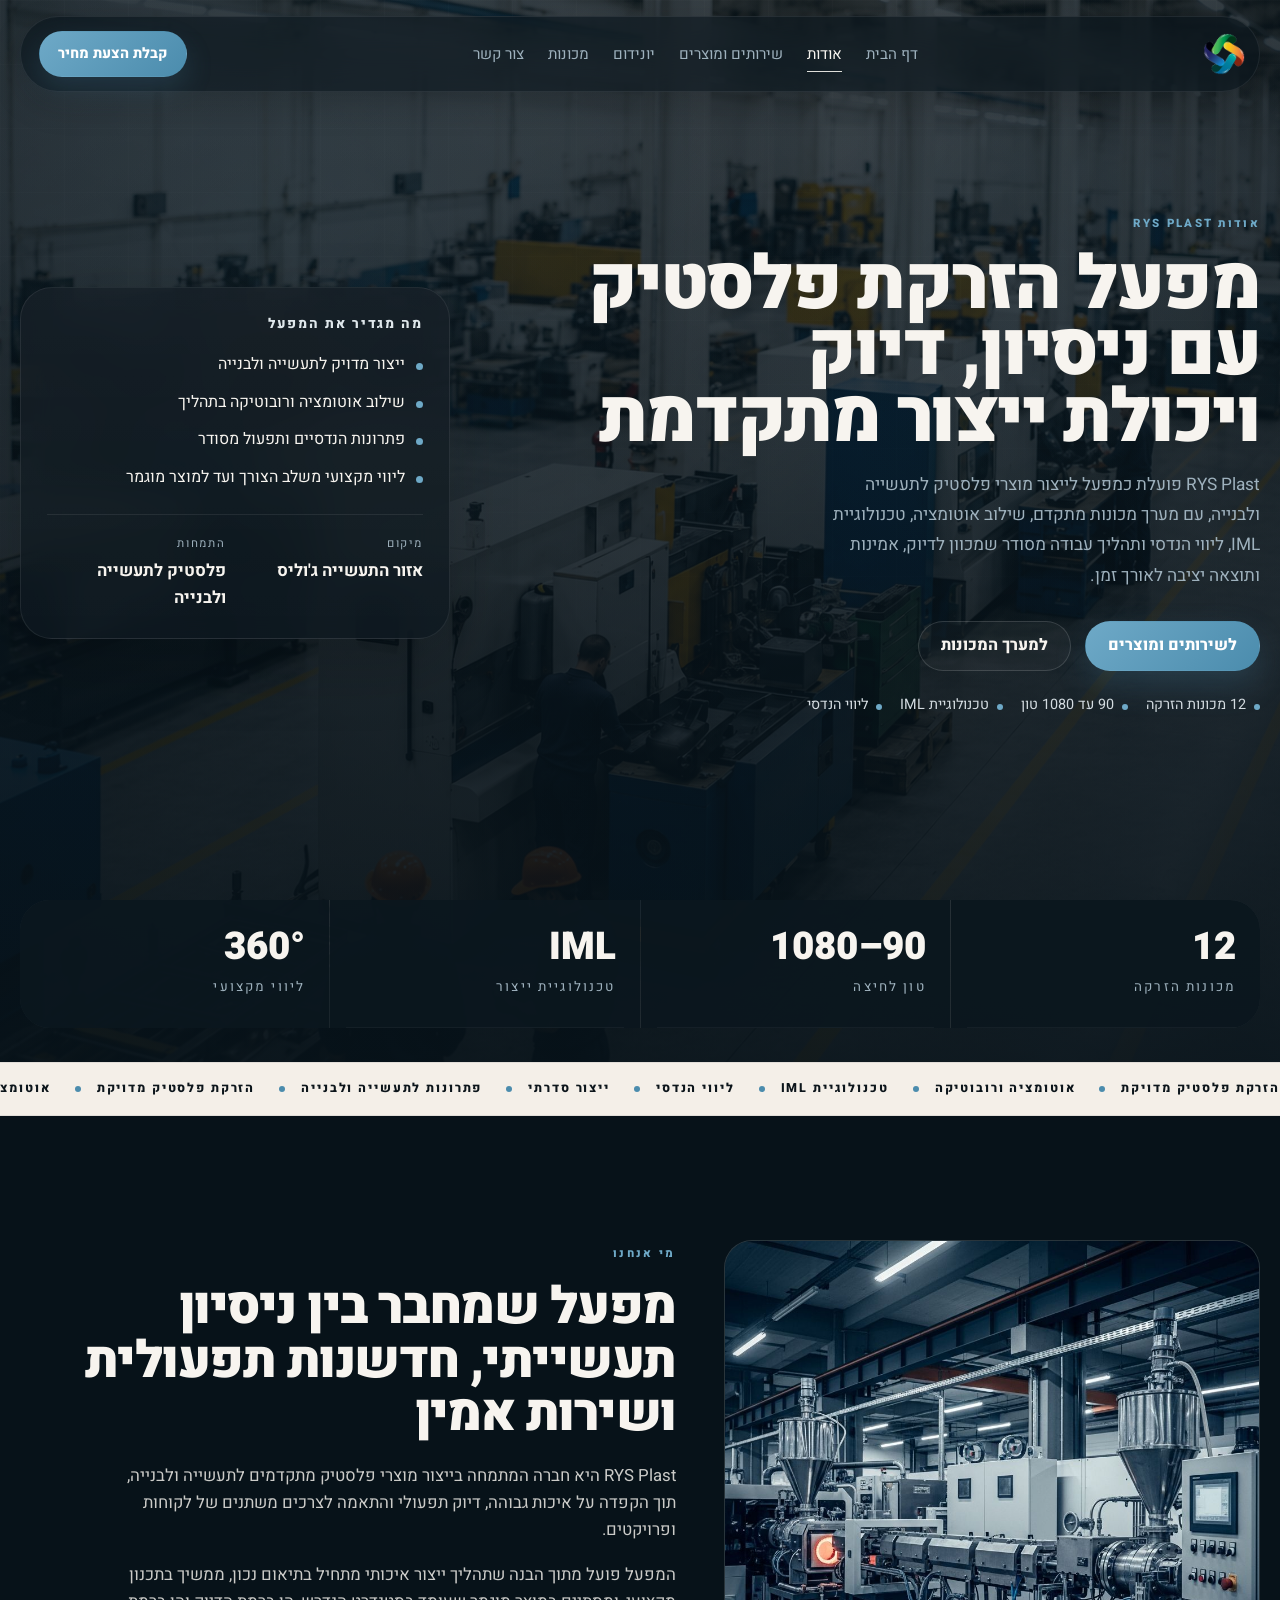
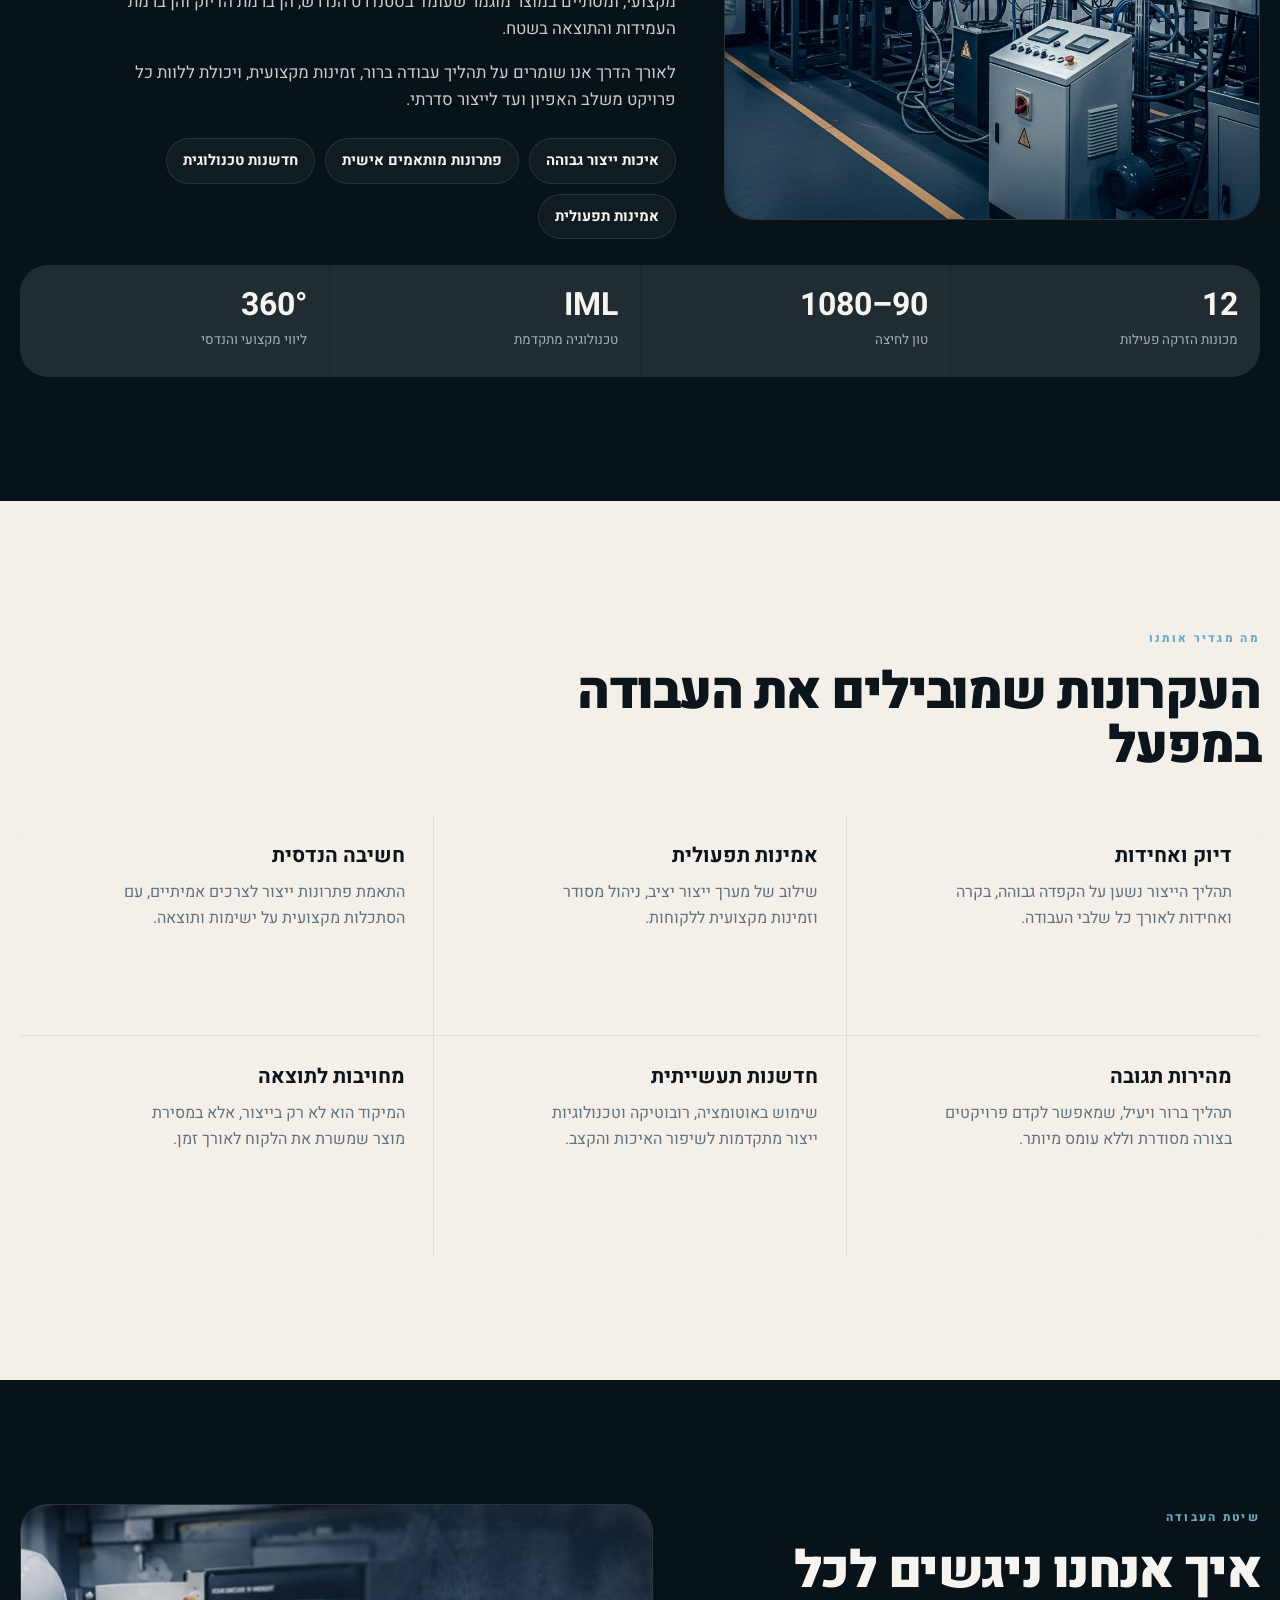
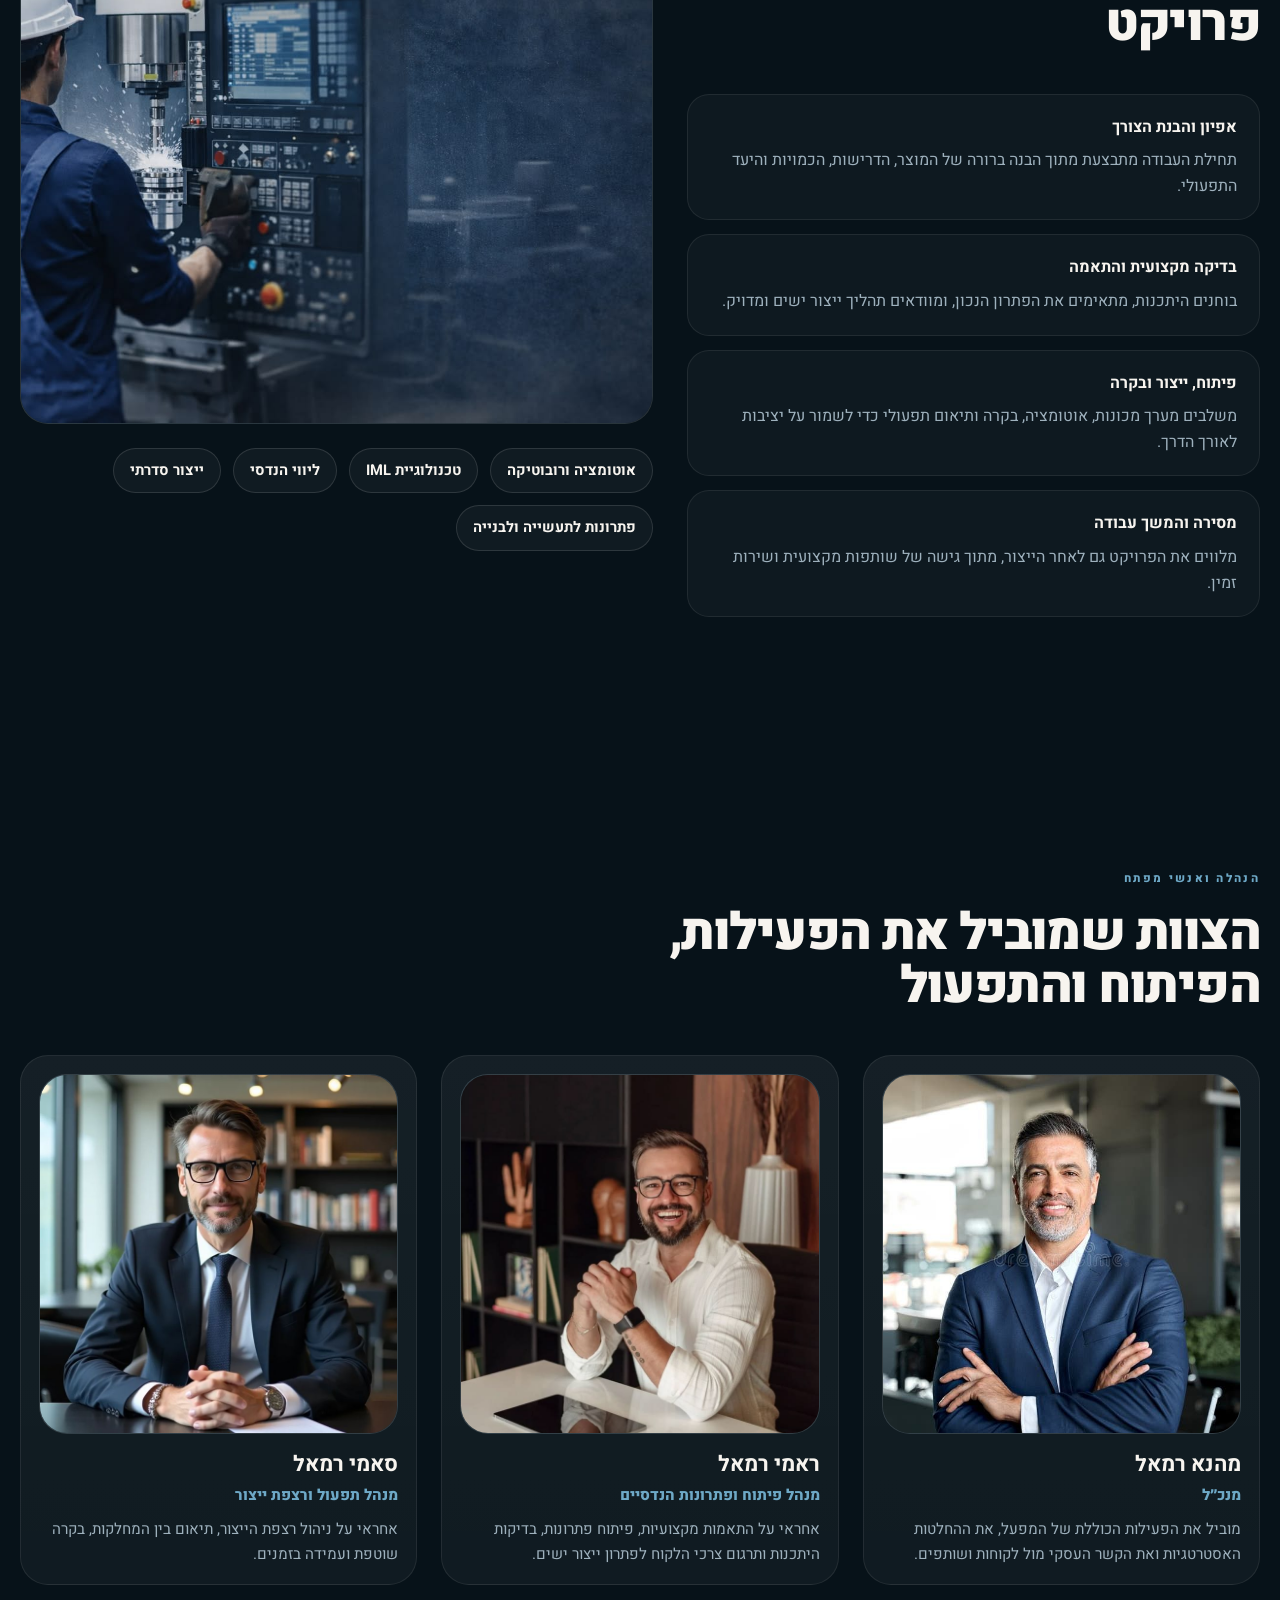
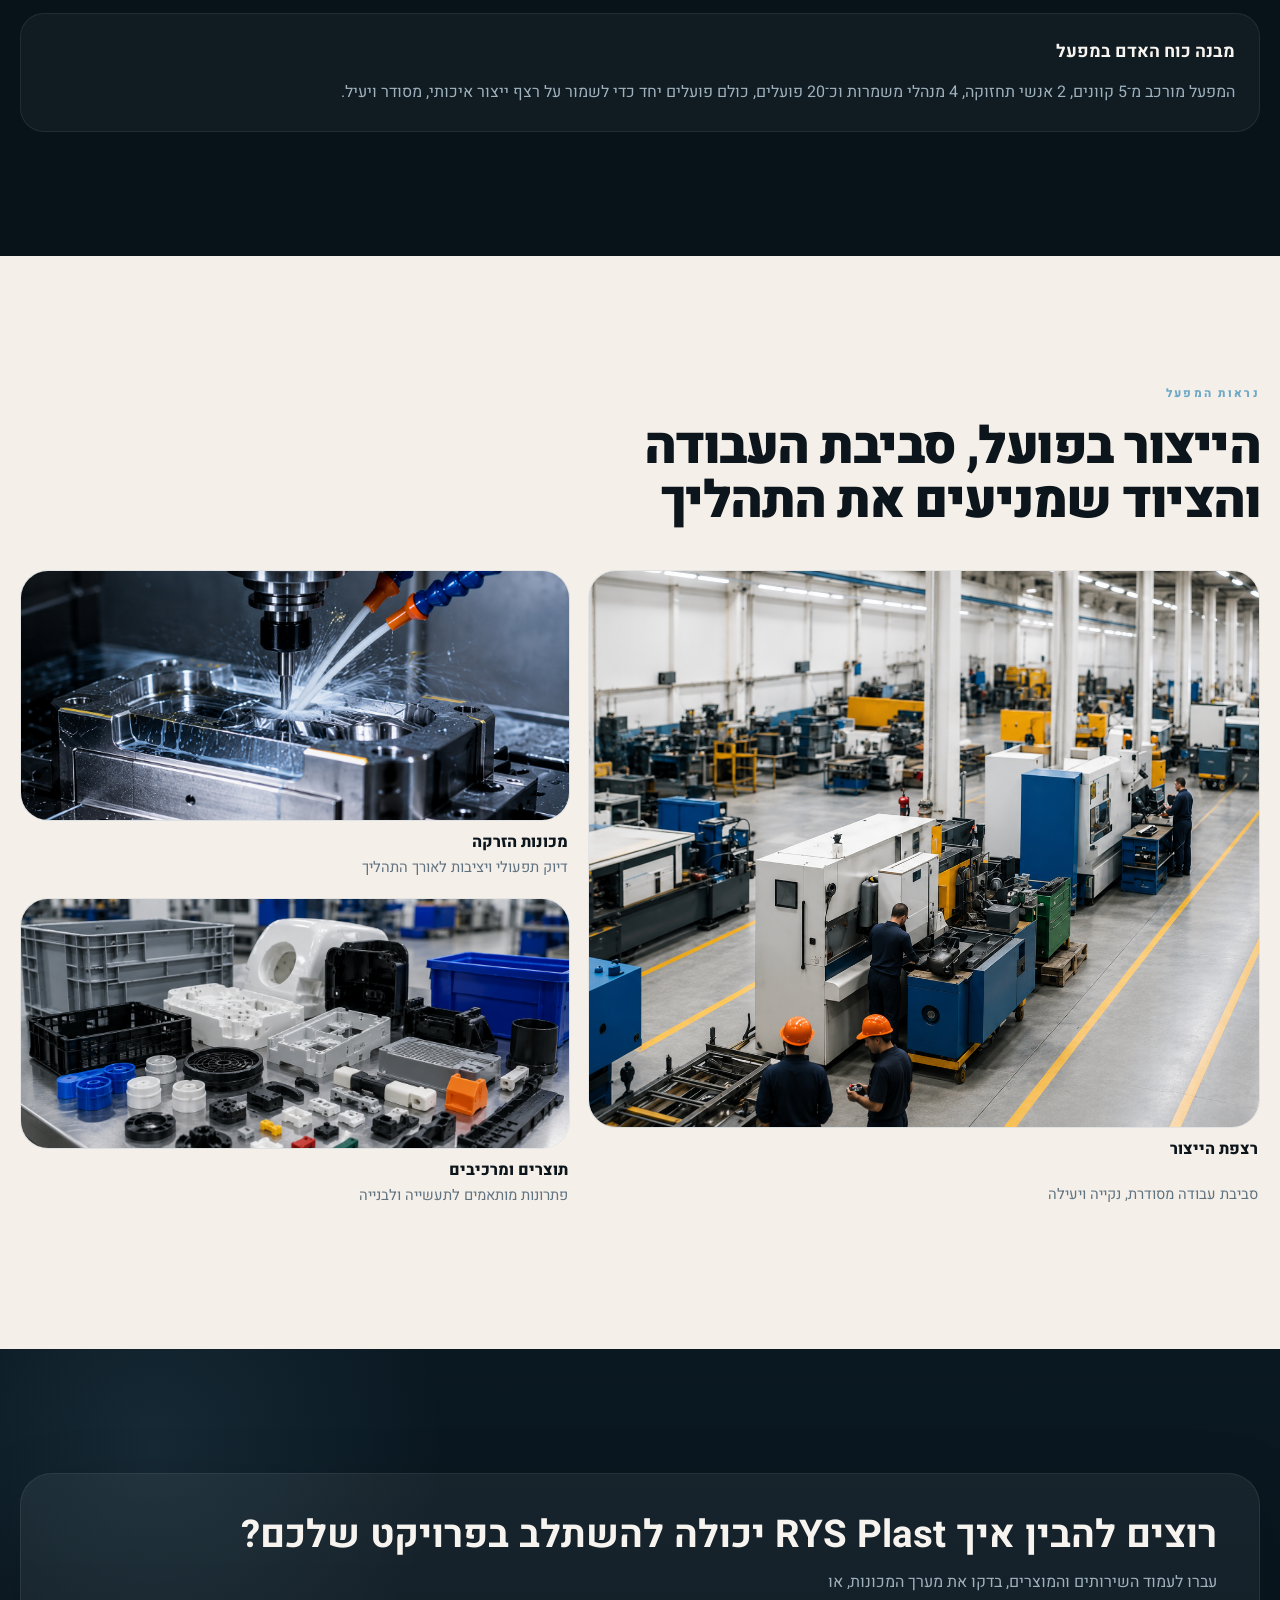
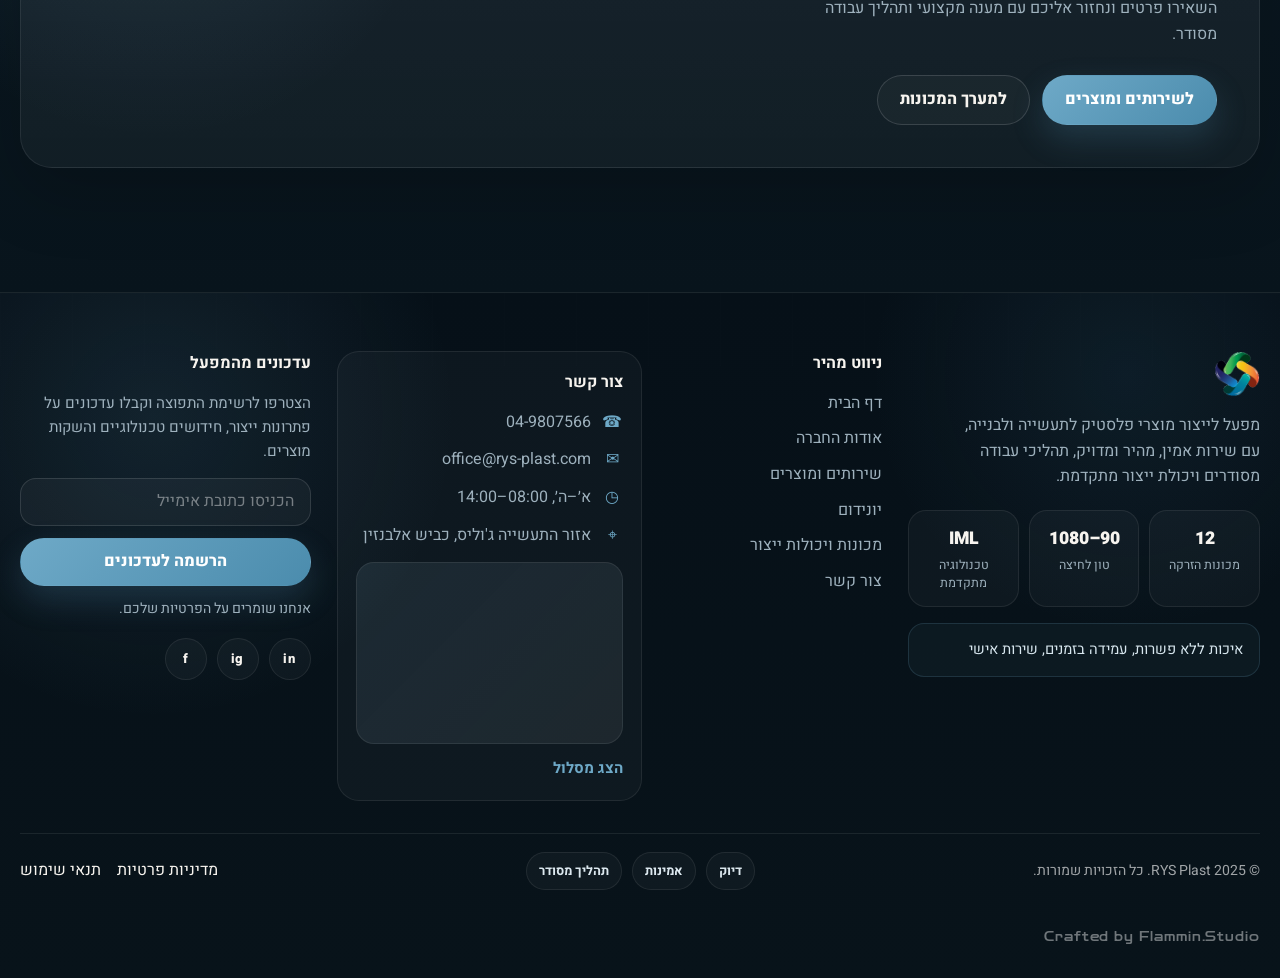
==== about.html @ 198559b0 "About and Services&products page added" ====
<!DOCTYPE html>
<html lang="he" dir="rtl">
  <head>
    <meta charset="UTF-8" />
    <meta name="viewport" content="width=device-width, initial-scale=1.0" />

    <title>אודות RYS Plast | מפעל הזרקת פלסטיק לתעשייה ולבנייה</title>
    <meta
      name="description"
      content="הכירו את RYS Plast, מפעל הזרקת פלסטיק לתעשייה ולבנייה עם 12 מכונות בטווח 90 עד 1080 טון, אוטומציה, טכנולוגיית IML, ליווי הנדסי ויכולת ייצור סדרתי."
    />
    <link rel="canonical" href="https://rys-plast.com/about" />
    <meta name="robots" content="index,follow" />
    <meta name="theme-color" content="#0d1b24" />

    <meta property="og:type" content="website" />
    <meta property="og:locale" content="he_IL" />
    <meta property="og:site_name" content="RYS Plast" />
    <meta
      property="og:title"
      content="אודות RYS Plast | מפעל הזרקת פלסטיק לתעשייה ולבנייה"
    />
    <meta
      property="og:description"
      content="מפעל הזרקת פלסטיק עם ניסיון, דיוק, אוטומציה, טכנולוגיית IML, ליווי הנדסי ויכולת ייצור מתקדמת לתעשייה ולבנייה."
    />
    <meta property="og:url" content="https://rys-plast.com/about" />
    <meta
      property="og:image"
      content="https://rys-plast.com/assets/og-image.jpg"
    />

    <link rel="preconnect" href="https://fonts.googleapis.com" />
    <link rel="preconnect" href="https://fonts.gstatic.com" crossorigin />
    <link
      href="https://fonts.googleapis.com/css2?family=Heebo:wght@300;400;500;700;800;900&family=Zen+Dots&display=swap"
      rel="stylesheet"
    />

    <link rel="icon" href="assets/Icon.png" type="image/png" />
    <link rel="stylesheet" href="styles.css" />

    <script type="application/ld+json">
      {
        "@context": "https://schema.org",
        "@graph": [
          {
            "@type": "Organization",
            "@id": "https://rys-plast.com/#organization",
            "name": "RYS Plast",
            "url": "https://rys-plast.com/",
            "logo": "https://rys-plast.com/assets/Icon.png",
            "description": "מפעל לייצור מוצרי פלסטיק לתעשייה ולבנייה, עם הזרקת פלסטיק מדויקת, אוטומציה, טכנולוגיית IML, ליווי הנדסי וייצור סדרתי.",
            "email": "office@rys-plast.com",
            "telephone": "04-9807566",
            "address": {
              "@type": "PostalAddress",
              "streetAddress": "אזור התעשייה ג'וליס, כביש אלבנזין",
              "addressCountry": "IL"
            },
            "areaServed": "IL",
            "knowsAbout": [
              "הזרקת פלסטיק",
              "אוטומציה תעשייתית",
              "רובוטיקה",
              "IML",
              "ליווי הנדסי",
              "ייצור סדרתי"
            ]
          },
          {
            "@type": "WebSite",
            "@id": "https://rys-plast.com/#website",
            "url": "https://rys-plast.com/",
            "name": "RYS Plast",
            "publisher": {
              "@id": "https://rys-plast.com/#organization"
            },
            "inLanguage": "he-IL"
          },
          {
            "@type": "WebPage",
            "@id": "https://rys-plast.com/about#webpage",
            "url": "https://rys-plast.com/about",
            "name": "אודות RYS Plast",
            "isPartOf": {
              "@id": "https://rys-plast.com/#website"
            },
            "about": {
              "@id": "https://rys-plast.com/#organization"
            },
            "inLanguage": "he-IL"
          },
          {
            "@type": "BreadcrumbList",
            "@id": "https://rys-plast.com/about#breadcrumb",
            "itemListElement": [
              {
                "@type": "ListItem",
                "position": 1,
                "name": "דף הבית",
                "item": "https://rys-plast.com/"
              },
              {
                "@type": "ListItem",
                "position": 2,
                "name": "אודות",
                "item": "https://rys-plast.com/about"
              }
            ]
          }
        ]
      }
    </script>
  </head>

  <body>
    <div class="site-shell">
      <header class="site-header" id="siteHeader">
        <div class="container nav-wrap">
          <nav class="nav" aria-label="ניווט ראשי">
            <a href="/" class="brand" aria-label="RYS Plast דף הבית">
              <img src="assets/Icon.png" alt="RYS Plast" class="brand-logo" />
            </a>

            <div class="nav-desktop">
              <a href="/">דף הבית</a>
              <a href="/about" class="is-active">אודות</a>
              <a href="/services-products">שירותים ומוצרים</a>
              <a href="/unidome">יונידום</a>
              <a href="/machines">מכונות</a>
              <a href="/contact">צור קשר</a>
            </div>

            <div class="nav-actions">
              <a href="/contact" class="btn btn-primary nav-cta"
                >קבלת הצעת מחיר</a
              >

              <button
                class="menu-toggle"
                id="menuToggle"
                type="button"
                aria-label="פתח תפריט"
                aria-expanded="false"
                aria-controls="mobileMenu"
              >
                <span></span>
                <span></span>
              </button>
            </div>
          </nav>

          <div class="mobile-menu" id="mobileMenu">
            <div class="mobile-menu-inner">
              <a href="/">דף הבית</a>
              <a href="/about" class="is-active">אודות</a>
              <a href="/services-products">שירותים ומוצרים</a>
              <a href="/unidome">יונידום</a>
              <a href="/machines">מכונות</a>
              <a href="/contact">צור קשר</a>
              <a href="/contact" class="btn btn-primary mobile-cta"
                >קבלת הצעת מחיר</a
              >
            </div>
          </div>
        </div>
      </header>

      <main>
        <section class="hero about-hero-page" id="hero">
          <div class="hero-bg">
            <img
              src="assets/factory-floor.jpg"
              alt="רצפת ייצור במפעל RYS Plast"
              onerror="this.style.display='none'"
            />
            <div class="hero-overlay about-hero-overlay"></div>
            <div class="hero-grid"></div>
          </div>

          <div class="container hero-content about-hero-content">
            <div class="hero-copy reveal">
              <div class="eyebrow">אודות RYS Plast</div>

              <h1 class="about-hero-title">
                <span class="about-hero-line">מפעל הזרקת פלסטיק</span>
                <span class="about-hero-line">עם ניסיון, דיוק</span>
                <span class="about-hero-line">ויכולת ייצור מתקדמת</span>
              </h1>

              <p class="hero-lead about-hero-lead">
                RYS Plast פועלת כמפעל לייצור מוצרי פלסטיק לתעשייה ולבנייה, עם
                מערך מכונות מתקדם, שילוב אוטומציה, טכנולוגיית IML, ליווי הנדסי
                ותהליך עבודה מסודר שמכוון לדיוק, אמינות ותוצאה יציבה לאורך זמן.
              </p>

              <div class="hero-actions about-hero-actions">
                <a href="/services-products" class="btn btn-primary"
                  >לשירותים ומוצרים</a
                >
                <a href="/machines" class="btn btn-secondary">למערך המכונות</a>
              </div>

              <div class="hero-micro about-hero-micro">
                <span>12 מכונות הזרקה</span>
                <span>90 עד 1080 טון</span>
                <span>טכנולוגיית IML</span>
                <span>ליווי הנדסי</span>
              </div>
            </div>

            <div class="hero-panel reveal">
              <div class="hero-card about-hero-card">
                <div class="hero-card-label">מה מגדיר את המפעל</div>

                <ul class="hero-points">
                  <li>ייצור מדויק לתעשייה ולבנייה</li>
                  <li>שילוב אוטומציה ורובוטיקה בתהליך</li>
                  <li>פתרונות הנדסיים ותפעול מסודר</li>
                  <li>ליווי מקצועי משלב הצורך ועד למוצר מוגמר</li>
                </ul>

                <div class="hero-card-footer">
                  <div>
                    <span class="mini-label">מיקום</span>
                    <strong>אזור התעשייה ג'וליס</strong>
                  </div>
                  <div>
                    <span class="mini-label">התמחות</span>
                    <strong>פלסטיק לתעשייה ולבנייה</strong>
                  </div>
                </div>
              </div>
            </div>
          </div>

          <div class="hero-stats">
            <div class="container">
              <div class="stats-grid">
                <article class="stat-card reveal">
                  <strong>12</strong>
                  <span>מכונות הזרקה</span>
                </article>

                <article class="stat-card reveal">
                  <strong>90–1080</strong>
                  <span>טון לחיצה</span>
                </article>

                <article class="stat-card reveal">
                  <strong>IML</strong>
                  <span>טכנולוגיית ייצור</span>
                </article>

                <article class="stat-card reveal">
                  <strong>360°</strong>
                  <span>ליווי מקצועי</span>
                </article>
              </div>
            </div>
          </div>
        </section>

        <section class="trust-ribbon" aria-label="תחומי מומחיות">
          <div class="trust-track">
            <span>הזרקת פלסטיק מדויקת</span>
            <span>אוטומציה ורובוטיקה</span>
            <span>טכנולוגיית IML</span>
            <span>ליווי הנדסי</span>
            <span>ייצור סדרתי</span>
            <span>פתרונות לתעשייה ולבנייה</span>
            <span>הזרקת פלסטיק מדויקת</span>
            <span>אוטומציה ורובוטיקה</span>
            <span>טכנולוגיית IML</span>
            <span>ליווי הנדסי</span>
            <span>ייצור סדרתי</span>
            <span>פתרונות לתעשייה ולבנייה</span>
          </div>
        </section>

        <section class="section section-dark" id="company-story">
          <div class="container">
            <div class="about-layout about-page-intro-layout">
              <div class="about-media reveal">
                <div class="media-frame about-frame about-page-frame">
                  <img
                    src="assets/about-1.jpg"
                    alt="מערך ייצור והזרקה במפעל RYS Plast"
                    onerror="this.style.display='none'"
                  />
                </div>
              </div>

              <div class="about-content">
                <div class="section-head reveal">
                  <span class="eyebrow">מי אנחנו</span>
                  <h2>
                    מפעל שמחבר בין ניסיון תעשייתי, חדשנות תפעולית ושירות אמין
                  </h2>
                </div>

                <div class="about-copy reveal">
                  <p>
                    RYS Plast היא חברה המתמחה בייצור מוצרי פלסטיק מתקדמים
                    לתעשייה ולבנייה, תוך הקפדה על איכות גבוהה, דיוק תפעולי
                    והתאמה לצרכים משתנים של לקוחות ופרויקטים.
                  </p>

                  <p>
                    המפעל פועל מתוך הבנה שתהליך ייצור איכותי מתחיל בתיאום נכון,
                    ממשיך בתכנון מקצועי, ומסתיים במוצר מוגמר שעומד בסטנדרט
                    הנדרש, הן ברמת הדיוק והן ברמת העמידות והתוצאה בשטח.
                  </p>

                  <p>
                    לאורך הדרך אנו שומרים על תהליך עבודה ברור, זמינות מקצועית,
                    ויכולת ללוות כל פרויקט משלב האפיון ועד לייצור סדרתי.
                  </p>

                  <div class="about-values">
                    <div class="chip">איכות ייצור גבוהה</div>
                    <div class="chip">פתרונות מותאמים אישית</div>
                    <div class="chip">חדשנות טכנולוגית</div>
                    <div class="chip">אמינות תפעולית</div>
                  </div>
                </div>
              </div>
            </div>

            <div class="about-kpi-grid reveal">
              <div class="about-kpi-card">
                <strong>12</strong>
                <span>מכונות הזרקה פעילות</span>
              </div>
              <div class="about-kpi-card">
                <strong>90–1080</strong>
                <span>טון לחיצה</span>
              </div>
              <div class="about-kpi-card">
                <strong>IML</strong>
                <span>טכנולוגיה מתקדמת</span>
              </div>
              <div class="about-kpi-card">
                <strong>360°</strong>
                <span>ליווי מקצועי והנדסי</span>
              </div>
            </div>
          </div>
        </section>

        <section class="section section-light" id="factory-values">
          <div class="container">
            <div class="section-head reveal">
              <span class="eyebrow">מה מגדיר אותנו</span>
              <h2>העקרונות שמובילים את העבודה במפעל</h2>
            </div>

            <div class="about-values-grid">
              <article class="about-value-card reveal">
                <h3>דיוק ואחידות</h3>
                <p>
                  תהליך הייצור נשען על הקפדה גבוהה, בקרה ואחידות לאורך כל שלבי
                  העבודה.
                </p>
              </article>

              <article class="about-value-card reveal">
                <h3>אמינות תפעולית</h3>
                <p>
                  שילוב של מערך ייצור יציב, ניהול מסודר וזמינות מקצועית ללקוחות.
                </p>
              </article>

              <article class="about-value-card reveal">
                <h3>חשיבה הנדסית</h3>
                <p>
                  התאמת פתרונות ייצור לצרכים אמיתיים, עם הסתכלות מקצועית על
                  ישימות ותוצאה.
                </p>
              </article>

              <article class="about-value-card reveal">
                <h3>מהירות תגובה</h3>
                <p>
                  תהליך ברור ויעיל, שמאפשר לקדם פרויקטים בצורה מסודרת וללא עומס
                  מיותר.
                </p>
              </article>

              <article class="about-value-card reveal">
                <h3>חדשנות תעשייתית</h3>
                <p>
                  שימוש באוטומציה, רובוטיקה וטכנולוגיות ייצור מתקדמות לשיפור
                  האיכות והקצב.
                </p>
              </article>

              <article class="about-value-card reveal">
                <h3>מחויבות לתוצאה</h3>
                <p>
                  המיקוד הוא לא רק בייצור, אלא במסירת מוצר שמשרת את הלקוח לאורך
                  זמן.
                </p>
              </article>
            </div>
          </div>
        </section>

        <section class="section section-dark" id="work-method">
          <div class="container">
            <div class="about-method-layout">
              <div class="reveal">
                <div class="section-head">
                  <span class="eyebrow">שיטת העבודה</span>
                  <h2>איך אנחנו ניגשים לכל פרויקט</h2>
                </div>

                <div class="about-method-list">
                  <div class="about-method-item">
                    <strong>אפיון והבנת הצורך</strong>
                    <p>
                      תחילת העבודה מתבצעת מתוך הבנה ברורה של המוצר, הדרישות,
                      הכמויות והיעד התפעולי.
                    </p>
                  </div>

                  <div class="about-method-item">
                    <strong>בדיקה מקצועית והתאמה</strong>
                    <p>
                      בוחנים היתכנות, מתאימים את הפתרון הנכון, ומוודאים תהליך
                      ייצור ישים ומדויק.
                    </p>
                  </div>

                  <div class="about-method-item">
                    <strong>פיתוח, ייצור ובקרה</strong>
                    <p>
                      משלבים מערך מכונות, אוטומציה, בקרה ותיאום תפעולי כדי לשמור
                      על יציבות לאורך הדרך.
                    </p>
                  </div>

                  <div class="about-method-item">
                    <strong>מסירה והמשך עבודה</strong>
                    <p>
                      מלווים את הפרויקט גם לאחר הייצור, מתוך גישה של שותפות
                      מקצועית ושירות זמין.
                    </p>
                  </div>
                </div>
              </div>

              <div class="reveal">
                <div class="media-frame about-page-method-frame">
                  <img
                    src="assets/about-2.jpg"
                    alt="אוטומציה ותהליכי ייצור במפעל"
                    onerror="this.style.display='none'"
                  />
                </div>

                <div class="about-capability-strip">
                  <div class="chip">אוטומציה ורובוטיקה</div>
                  <div class="chip">טכנולוגיית IML</div>
                  <div class="chip">ליווי הנדסי</div>
                  <div class="chip">ייצור סדרתי</div>
                  <div class="chip">פתרונות לתעשייה ולבנייה</div>
                </div>
              </div>
            </div>
          </div>
        </section>

        <section class="section section-dark" id="management">
          <div class="container">
            <div class="section-head reveal">
              <span class="eyebrow">הנהלה ואנשי מפתח</span>
              <h2>הצוות שמוביל את הפעילות, הפיתוח והתפעול</h2>
            </div>

            <div class="management-grid management-grid-refined">
              <article class="profile-card-refined reveal">
                <div class="media-frame profile-frame">
                  <img
                    src="assets/ceo.jpg"
                    alt="מהנא רמאל"
                    onerror="this.style.display='none'"
                  />
                </div>

                <div class="profile-meta">
                  <h3>מהנא רמאל</h3>
                  <span class="profile-role">מנכ״ל</span>
                  <p>
                    מוביל את הפעילות הכוללת של המפעל, את ההחלטות האסטרטגיות ואת
                    הקשר העסקי מול לקוחות ושותפים.
                  </p>
                </div>
              </article>

              <article class="profile-card-refined reveal">
                <div class="media-frame profile-frame">
                  <img
                    src="assets/cto.jpg"
                    alt="ראמי רמאל"
                    onerror="this.style.display='none'"
                  />
                </div>

                <div class="profile-meta">
                  <h3>ראמי רמאל</h3>
                  <span class="profile-role">מנהל פיתוח ופתרונות הנדסיים</span>
                  <p>
                    אחראי על התאמות מקצועיות, פיתוח פתרונות, בדיקות היתכנות
                    ותרגום צרכי הלקוח לפתרון ייצור ישים.
                  </p>
                </div>
              </article>

              <article class="profile-card-refined reveal">
                <div class="media-frame profile-frame">
                  <img
                    src="assets/cfo.jpg"
                    alt="סאמי רמאל"
                    onerror="this.style.display='none'"
                  />
                </div>

                <div class="profile-meta">
                  <h3>סאמי רמאל</h3>
                  <span class="profile-role">מנהל תפעול ורצפת ייצור</span>
                  <p>
                    אחראי על ניהול רצפת הייצור, תיאום בין המחלקות, בקרה שוטפת
                    ועמידה בזמנים.
                  </p>
                </div>
              </article>
            </div>

            <div class="about-workforce-box reveal">
              <h3>מבנה כוח האדם במפעל</h3>
              <p>
                המפעל מורכב מ־5 קוונים, 2 אנשי תחזוקה, 4 מנהלי משמרות וכ־20
                פועלים, כולם פועלים יחד כדי לשמור על רצף ייצור איכותי, מסודר
                ויעיל.
              </p>
            </div>
          </div>
        </section>

        <section class="section section-light" id="factory-visuals">
          <div class="container">
            <div class="section-head reveal">
              <span class="eyebrow">נראות המפעל</span>
              <h2>הייצור בפועל, סביבת העבודה והציוד שמניעים את התהליך</h2>
            </div>

            <div class="about-gallery-grid">
              <article class="gallery-card gallery-card-large reveal">
                <div class="media-frame gallery-frame">
                  <img
                    src="assets/factory-floor.jpg"
                    alt="רצפת הייצור במפעל"
                    onerror="this.style.display='none'"
                  />
                </div>
                <div class="gallery-caption">
                  <strong>רצפת הייצור</strong>
                  <span>סביבת עבודה מסודרת, נקייה ויעילה</span>
                </div>
              </article>

              <div class="about-gallery-stack">
                <article class="gallery-card reveal">
                  <div class="media-frame gallery-frame">
                    <img
                      src="assets/injection-mach.png"
                      alt="מכונות הזרקה"
                      onerror="this.style.display='none'"
                    />
                  </div>
                  <div class="gallery-caption">
                    <strong>מכונות הזרקה</strong>
                    <span>דיוק תפעולי ויציבות לאורך התהליך</span>
                  </div>
                </article>

                <article class="gallery-card reveal">
                  <div class="media-frame gallery-frame">
                    <img
                      src="assets/products.png"
                      alt="מוצרים ותוצרים מוגמרים"
                      onerror="this.style.display='none'"
                    />
                  </div>
                  <div class="gallery-caption">
                    <strong>תוצרים ומרכיבים</strong>
                    <span>פתרונות מותאמים לתעשייה ולבנייה</span>
                  </div>
                </article>
              </div>
            </div>
          </div>
        </section>

        <section class="section section-accent" id="about-final-cta">
          <div class="container">
            <div class="about-final-cta reveal">
              <h2>רוצים להבין איך RYS Plast יכולה להשתלב בפרויקט שלכם?</h2>
              <p>
                עברו לעמוד השירותים והמוצרים, בדקו את מערך המכונות, או השאירו
                פרטים ונחזור אליכם עם מענה מקצועי ותהליך עבודה מסודר.
              </p>

              <div class="about-final-cta-actions">
                <a href="/services-products" class="btn btn-primary"
                  >לשירותים ומוצרים</a
                >
                <a href="/machines" class="btn btn-secondary">למערך המכונות</a>
              </div>
            </div>
          </div>
        </section>
      </main>

      <footer class="site-footer">
        <div class="container footer-top">
          <div class="footer-brand-block">
            <img src="assets/Icon.png" alt="RYS Plast" class="footer-logo" />

            <p class="footer-brand-text">
              מפעל לייצור מוצרי פלסטיק לתעשייה ולבנייה, עם שירות אמין, מהיר
              ומדויק, תהליכי עבודה מסודרים ויכולת ייצור מתקדמת.
            </p>

            <div class="footer-trust-strip">
              <div class="footer-trust-item">
                <strong>12</strong>
                <span>מכונות הזרקה</span>
              </div>
              <div class="footer-trust-item">
                <strong>90–1080</strong>
                <span>טון לחיצה</span>
              </div>
              <div class="footer-trust-item">
                <strong>IML</strong>
                <span>טכנולוגיה מתקדמת</span>
              </div>
            </div>

            <div class="footer-trust-note">
              איכות ללא פשרות, עמידה בזמנים, שירות אישי
            </div>
          </div>

          <div class="footer-col footer-nav-col">
            <h3>ניווט מהיר</h3>
            <a href="/">דף הבית</a>
            <a href="/about">אודות החברה</a>
            <a href="/services-products">שירותים ומוצרים</a>
            <a href="/unidome">יונידום</a>
            <a href="/machines">מכונות ויכולות ייצור</a>
            <a href="/contact">צור קשר</a>
          </div>

          <div class="footer-contact-card">
            <h3>צור קשר</h3>

            <a href="tel:049807566" class="footer-contact-line">
              <span class="footer-contact-icon">☎</span>
              <span>04-9807566</span>
            </a>

            <a href="mailto:office@rys-plast.com" class="footer-contact-line">
              <span class="footer-contact-icon">✉</span>
              <span>office@rys-plast.com</span>
            </a>

            <div class="footer-contact-line">
              <span class="footer-contact-icon">◷</span>
              <span>א׳–ה׳, 08:00–14:00</span>
            </div>

            <div class="footer-contact-line">
              <span class="footer-contact-icon">⌖</span>
              <span>אזור התעשייה ג'וליס, כביש אלבנזין</span>
            </div>

            <div class="footer-map-embed">
              <iframe
                src="https://www.google.com/maps/embed?pb=!1m18!1m12!1m3!1d3348.5426377115623!2d35.165633961477056!3d32.93668004441229!2m3!1f0!2f0!3f0!3m2!1i1024!2i768!4f13.1!3m3!1m2!1s0x151dcb81b58bed71%3A0x9c199fbada1c377a!2sIndustrial%20area!5e0!3m2!1sen!2sil!4v1777976252168!5m2!1sen!2sil"
                loading="lazy"
                referrerpolicy="no-referrer-when-downgrade"
                allowfullscreen=""
                title="מיקום המפעל במפה"
              ></iframe>
            </div>

            <a
              href="https://maps.app.goo.gl/K9VyQ7Vfuqa28PnJ7"
              class="footer-map-link"
              target="_blank"
              rel="noopener noreferrer"
            >
              הצג מסלול
            </a>
          </div>

          <div class="footer-newsletter">
            <h3>עדכונים מהמפעל</h3>
            <p>
              הצטרפו לרשימת התפוצה וקבלו עדכונים על פתרונות ייצור, חידושים
              טכנולוגיים והשקות מוצרים.
            </p>

            <form class="footer-newsletter-form" id="newsletterForm">
              <input
                type="email"
                id="newsletterEmail"
                placeholder="הכניסו כתובת אימייל"
                required
              />
              <button type="submit" class="btn btn-primary">
                הרשמה לעדכונים
              </button>
            </form>

            <div class="footer-newsletter-note">
              אנחנו שומרים על הפרטיות שלכם.
            </div>
            <p
              class="form-success newsletter-success"
              id="newsletterSuccess"
              hidden
            >
              ההרשמה התקבלה בהצלחה.
            </p>

            <div class="footer-socials">
              <a href="#" aria-label="LinkedIn" class="social-link"
                ><span>in</span></a
              >
              <a href="#" aria-label="Instagram" class="social-link"
                ><span>ig</span></a
              >
              <a href="#" aria-label="Facebook" class="social-link"
                ><span>f</span></a
              >
            </div>
          </div>
        </div>

        <div class="container footer-middle">
          <div class="footer-middle-left">
            <span>© 2025 RYS Plast. כל הזכויות שמורות.</span>
          </div>

          <div class="footer-middle-center">
            <span class="footer-badge">דיוק</span>
            <span class="footer-badge">אמינות</span>
            <span class="footer-badge">תהליך מסודר</span>
          </div>

          <div class="footer-middle-right">
            <div class="footer-legal">
              <a href="/privacy-policy">מדיניות פרטיות</a>
              <a href="/terms-of-use">תנאי שימוש</a>
            </div>
          </div>
        </div>

        <div class="container footer-bottom">
          <div class="footer-credit">
            <a
              href="https://flammin.studio/"
              target="_blank"
              rel="noopener noreferrer"
            >
              Crafted by Flammin.Studio
            </a>
          </div>
        </div>
      </footer>
    </div>

    <script src="script.js" defer></script>
  </body>
</html>
---- styles.css ----
:root {
  --bg: #071219;
  --bg-soft: #0d1b24;
  --panel: #102430;
  --panel-2: #112c3a;
  --surface: #f4efe8;
  --surface-2: #e9e2d7;
  --text: #f7f4ef;
  --text-dark: #0c151b;
  --muted: #9eb1bd;
  --muted-dark: #607381;
  --line: rgba(255, 255, 255, 0.08);
  --line-dark: rgba(12, 21, 27, 0.08);
  --accent: #6ea9c7;
  --accent-strong: #4b8cad;
  --max: 1240px;
  --radius: 28px;
  --radius-sm: 18px;
  --shadow: 0 24px 70px rgba(0, 0, 0, 0.18);
  --shadow-soft: 0 14px 35px rgba(0, 0, 0, 0.08);
  --transition: 220ms cubic-bezier(0.16, 1, 0.3, 1);
}

*,
*::before,
*::after {
  box-sizing: border-box;
}

html {
  scroll-behavior: auto;
}

body {
  margin: 0;
  font-family: "Heebo", sans-serif;
  background: var(--bg);
  color: var(--text);
  line-height: 1.6;
  overflow-x: hidden;
}

img {
  display: block;
  max-width: 100%;
}

a {
  color: inherit;
  text-decoration: none;
}

button,
input,
textarea {
  font: inherit;
}

.site-shell {
  min-height: 100vh;
}

.container {
  width: min(var(--max), calc(100% - 32px));
  margin-inline: auto;
}

section[id] {
  scroll-margin-top: 108px;
}

/* header */
.nav-wrap {
  position: relative;
}

.site-header {
  position: fixed;
  inset: 0 0 auto 0;
  z-index: 1000;
  padding-top: 16px;
  transition: padding var(--transition), transform var(--transition);
}

.site-header.is-scrolled {
  padding-top: 10px;
}

.nav {
  display: flex;
  align-items: center;
  justify-content: space-between;
  gap: 22px;
  min-height: 76px;
  padding: 10px 14px 10px 18px;
  border: 1px solid rgba(255, 255, 255, 0.08);
  border-radius: 999px;
  background: rgba(7, 18, 25, 0.52);
  backdrop-filter: blur(22px);
  box-shadow: 0 12px 34px rgba(0, 0, 0, 0.16);
  transition: background var(--transition), border-color var(--transition),
    box-shadow var(--transition), min-height var(--transition);
}

.site-header.is-scrolled .nav {
  min-height: 68px;
  background: rgba(8, 20, 28, 0.84);
  border-color: rgba(255, 255, 255, 0.12);
  box-shadow: 0 14px 36px rgba(0, 0, 0, 0.18);
}

.brand {
  display: inline-flex;
  align-items: center;
  justify-content: center;
  flex-shrink: 0;
}

.brand-logo {
  width: auto;
  height: 42px;
}

.nav-desktop {
  display: flex;
  align-items: center;
  gap: 24px;
  font-size: 0.95rem;
  color: var(--muted);
}

.nav-desktop a {
  position: relative;
  padding: 8px 0;
  transition: color var(--transition);
}

.nav-desktop a::after {
  content: "";
  position: absolute;
  right: 0;
  bottom: 2px;
  width: 100%;
  height: 1px;
  transform: scaleX(0);
  transform-origin: right;
  background: currentColor;
  transition: transform var(--transition);
  opacity: 0.9;
}

.nav-desktop a:hover,
.nav-desktop a.is-active {
  color: var(--text);
}

.nav-desktop a:hover::after,
.nav-desktop a.is-active::after {
  transform: scaleX(1);
}

.nav-actions {
  display: flex;
  align-items: center;
  gap: 10px;
  flex-shrink: 0;
}

.btn {
  display: inline-flex;
  align-items: center;
  justify-content: center;
  min-height: 50px;
  padding: 0 22px;
  border-radius: 999px;
  border: 1px solid transparent;
  font-weight: 800;
  transition: transform var(--transition), background var(--transition),
    color var(--transition), border-color var(--transition),
    box-shadow var(--transition);
  white-space: nowrap;
  cursor: pointer;
}

.btn:hover {
  transform: translateY(-1px);
}

.btn-primary {
  background: linear-gradient(
    135deg,
    var(--accent) 0%,
    var(--accent-strong) 100%
  );
  color: #fff;
  box-shadow: 0 14px 32px rgba(78, 140, 173, 0.24);
}

.btn-primary:hover {
  box-shadow: 0 20px 40px rgba(78, 140, 173, 0.28);
}

.btn-secondary {
  border-color: rgba(255, 255, 255, 0.14);
  color: var(--text);
  background: rgba(255, 255, 255, 0.03);
}

.btn-secondary:hover {
  background: rgba(255, 255, 255, 0.06);
}

.nav-cta {
  min-height: 46px;
  padding-inline: 18px;
  font-size: 0.9rem;
  box-shadow: 0 12px 28px rgba(78, 140, 173, 0.2);
}

.menu-toggle {
  display: none;
  position: relative;
  width: 46px;
  height: 46px;
  border: 1px solid rgba(255, 255, 255, 0.12);
  border-radius: 999px;
  background: rgba(255, 255, 255, 0.02);
  color: var(--text);
  cursor: pointer;
  transition: background var(--transition), border-color var(--transition);
}

.menu-toggle:hover {
  background: rgba(255, 255, 255, 0.05);
  border-color: rgba(255, 255, 255, 0.18);
}

.menu-toggle span {
  position: absolute;
  right: 13px;
  width: 18px;
  height: 2px;
  border-radius: 999px;
  background: currentColor;
  transition: transform var(--transition), opacity var(--transition),
    top var(--transition);
}

.menu-toggle span:first-child {
  top: 18px;
}

.menu-toggle span:last-child {
  top: 26px;
}

.menu-toggle.is-active span:first-child {
  top: 22px;
  transform: rotate(45deg);
}

.menu-toggle.is-active span:last-child {
  top: 22px;
  transform: rotate(-45deg);
}

.mobile-menu {
  display: none;
  margin-top: 10px;
  border-radius: 26px;
  border: 1px solid rgba(255, 255, 255, 0.1);
  background: rgba(8, 20, 28, 0.96);
  backdrop-filter: blur(24px);
  box-shadow: var(--shadow);
  overflow: hidden;
}

.mobile-menu.is-open {
  display: block;
}

.mobile-menu-inner {
  display: grid;
  gap: 2px;
  padding: 12px;
}

.mobile-menu a {
  display: block;
  padding: 14px 16px;
  color: var(--muted);
  border-radius: 14px;
  transition: background var(--transition), color var(--transition);
}

.mobile-menu a:hover,
.mobile-menu a.is-active {
  background: rgba(255, 255, 255, 0.05);
  color: var(--text);
}

.mobile-cta {
  width: 100%;
  margin-top: 8px;
}

/* hero */
.hero {
  position: relative;
  min-height: 100vh;
  padding-top: 118px;
  overflow: clip;
  background: radial-gradient(
      circle at 20% 20%,
      rgba(110, 169, 199, 0.12),
      transparent 36%
    ),
    radial-gradient(
      circle at 80% 30%,
      rgba(110, 169, 199, 0.07),
      transparent 30%
    ),
    linear-gradient(180deg, #071219 0%, #08141c 100%);
}

.hero-bg {
  position: absolute;
  inset: 0;
  z-index: 0;
}

.hero-bg img {
  width: 100%;
  height: 100%;
  object-fit: cover;
  object-position: bottom;
  opacity: 0.28;
}

.hero-overlay {
  position: absolute;
  inset: 0;
  background: linear-gradient(
      180deg,
      rgba(7, 18, 25, 0.14) 0%,
      rgba(7, 18, 25, 0.38) 55%,
      rgba(7, 18, 25, 0.78) 100%
    ),
    linear-gradient(
      270deg,
      rgba(7, 18, 25, 0.2) 0%,
      rgba(7, 18, 25, 0.04) 35%,
      rgba(7, 18, 25, 0.38) 100%
    );
}

.hero-grid {
  position: absolute;
  inset: 0;
  background-image: linear-gradient(
      rgba(255, 255, 255, 0.03) 1px,
      transparent 1px
    ),
    linear-gradient(90deg, rgba(255, 255, 255, 0.03) 1px, transparent 1px);
  background-size: 64px 64px;
  mask-image: linear-gradient(180deg, rgba(0, 0, 0, 0.45), rgba(0, 0, 0, 0));
}

.hero-content {
  position: relative;

  z-index: 1;

  display: grid;

  grid-template-columns: minmax(0, 1.35fr) minmax(300px, 430px);

  gap: 42px;

  align-items: center;

  min-height: calc(100vh - 118px);

  padding-bottom: 92px;
}

.hero-copy {
  width: 100%;

  max-width: 760px;

  justify-self: stretch;
}

.eyebrow {
  display: inline-flex;
  align-items: center;
  gap: 8px;
  margin-bottom: 18px;
  color: var(--accent);
  font-size: 0.72rem;
  font-weight: 800;
  letter-spacing: 0.2em;
  text-transform: uppercase;
}

.hero h1,
.section-head h2,
.faq-intro h2,
.contact-copy h2 {
  margin: 0;
  letter-spacing: -0.03em;
}

/* exact hero title line control */
.hero-title {
  margin: 0;
  width: 100%;
  max-width: 36rem;
  font-size: clamp(2.6rem, 4.6vw, 5.3rem);
  font-weight: 900;
  line-height: 0.95;
  letter-spacing: -0.03em;
}

.hero-title-line {
  display: block;
}

.hero-title-line-1,
.hero-title-line-2 {
  white-space: nowrap;
}

.hero-title-word {
  display: inline;
  white-space: nowrap;
}

/* tablet, exactly 2 lines */
@media (min-width: 768px) and (max-width: 1180px) {
  .hero-title {
    max-width: 29rem;
    font-size: clamp(3rem, 5vw, 4.3rem);
    line-height: 0.95;
  }

  .hero-title-line-1,
  .hero-title-line-2 {
    display: block;
    white-space: nowrap;
  }

  .hero-title-word {
    display: inline;
    white-space: nowrap;
  }
}

/* mobile, exactly 3 lines */
@media (max-width: 640px) {
  .hero-title {
    max-width: 18.5rem;
    font-size: clamp(2rem, 7.8vw, 2.8rem);
    line-height: 0.98;
  }

  .hero-title-line-1,
  .hero-title-line-2 {
    display: block;
  }

  .hero-title-line-1 {
    white-space: normal;
  }

  .hero-title-line-2 {
    white-space: nowrap;
  }

  .hero-title-word {
    display: block;
    white-space: nowrap;
  }
}

.hero-lead {
  max-width: 620px;
  margin: 18px 0 0;
  color: var(--muted);
  font-size: clamp(1.02rem, 1.4vw, 1.18rem);
}

.hero-actions {
  display: flex;
  flex-wrap: wrap;
  gap: 14px;
  margin-top: 28px;
}

.hero-micro {
  display: flex;
  flex-wrap: wrap;
  gap: 12px 18px;
  margin-top: 20px;
  color: #d4dce1;
  font-size: 0.9rem;
}

.hero-micro span {
  position: relative;
  padding-inline-start: 14px;
}

.hero-micro span::before {
  content: "";
  position: absolute;
  inset-inline-start: 0;
  top: 11px;
  width: 6px;
  height: 6px;
  border-radius: 999px;
  background: var(--accent);
}

.hero-panel {
  display: flex;
  justify-content: flex-end;
}

.hero-card {
  width: 100%;
  max-width: 440px;
  padding: 26px;
  border: 1px solid rgba(255, 255, 255, 0.08);
  border-radius: 32px;
  background: linear-gradient(
      180deg,
      rgba(255, 255, 255, 0.05),
      rgba(255, 255, 255, 0.02)
    ),
    rgba(8, 19, 26, 0.78);
  backdrop-filter: blur(18px);
  box-shadow: var(--shadow);
}

.hero-card-label {
  margin-bottom: 16px;
  color: #dfe7eb;
  font-size: 0.85rem;
  font-weight: 800;
  letter-spacing: 0.14em;
  text-transform: uppercase;
}

.hero-points {
  margin: 0;
  padding: 0;
  list-style: none;
}

.hero-points li {
  position: relative;
  padding: 0 18px 0 0;
  margin-bottom: 14px;
  color: var(--text);
  font-size: 1rem;
}

.hero-points li::before {
  content: "";
  position: absolute;
  right: 0;
  top: 11px;
  width: 7px;
  height: 7px;
  border-radius: 999px;
  background: var(--accent);
}

.hero-card-footer {
  display: grid;
  grid-template-columns: 1fr 1fr;
  gap: 18px;
  margin-top: 24px;
  padding-top: 20px;
  border-top: 1px solid rgba(255, 255, 255, 0.08);
}

.mini-label {
  display: block;
  color: var(--muted);
  font-size: 0.72rem;
  letter-spacing: 0.16em;
  text-transform: uppercase;
  margin-bottom: 4px;
}

.hero-card-footer strong {
  font-size: 1.05rem;
}

.hero-stats {
  position: relative;
  z-index: 1;
  padding-bottom: 34px;
}

.stats-grid {
  display: grid;
  grid-template-columns: repeat(4, minmax(0, 1fr));
  gap: 1px;
  background: rgba(255, 255, 255, 0.08);
  border-radius: 30px;
  overflow: hidden;
}

.stat-card {
  position: relative;
  padding: 28px 24px;
  background: rgba(9, 21, 29, 0.92);
}

.stat-card::after {
  content: "";
  position: absolute;
  inset-inline: 16px;
  bottom: 0;
  height: 1px;
  background: rgba(255, 255, 255, 0.04);
}

.stats-grid .stat-card:last-child::after {
  display: none;
}

.stat-card strong {
  display: block;
  font-size: clamp(2rem, 3vw, 3rem);
  font-weight: 900;
  line-height: 1;
  margin-bottom: 8px;
}

.stat-card span {
  color: var(--muted);
  font-size: 0.84rem;
  letter-spacing: 0.16em;
  text-transform: uppercase;
}

/* ribbon */
.trust-ribbon {
  position: relative;
  overflow: hidden;
  padding: 16px 0;
  background: var(--surface);
  color: var(--text-dark);
  border-top: 1px solid var(--line-dark);
  border-bottom: 1px solid var(--line-dark);
}

.trust-track {
  display: flex;
  gap: 46px;
  width: max-content;
  animation: ribbonMove 30s linear infinite;
  font-weight: 800;
  letter-spacing: 0.15em;
  text-transform: uppercase;
  font-size: 0.78rem;
}

.trust-track span {
  position: relative;
}

.trust-track span::after {
  content: "";
  position: absolute;
  left: -22px;
  top: 50%;
  width: 6px;
  height: 6px;
  border-radius: 999px;
  background: var(--accent-strong);
  transform: translateY(-50%);
}

@keyframes ribbonMove {
  from {
    transform: translateX(0);
  }

  to {
    transform: translateX(25%);
  }
}

/* generic sections */
.section {
  padding: clamp(78px, 10vw, 124px) 0;
}

.section-dark {
  background: var(--bg);
  color: var(--text);
}

.section-light {
  background: var(--surface);
  color: var(--text-dark);
}

.section-accent {
  background: radial-gradient(
      circle at 12% 18%,
      rgba(110, 169, 199, 0.12),
      transparent 24%
    ),
    linear-gradient(180deg, #0a1821 0%, #08141c 100%);
  color: var(--text);
}

.section-head {
  max-width: 760px;
  margin-bottom: 42px;
}

.section-head h2 {
  font-size: clamp(2rem, 4vw, 3.7rem);
  font-weight: 900;
  line-height: 1.04;
}

/* about */
.about-layout {
  display: grid;
  grid-template-columns: minmax(320px, 0.9fr) minmax(0, 1.1fr);
  gap: 48px;
  align-items: start;
}

.about-content {
  display: flex;
  flex-direction: column;
  justify-content: flex-start;
}

.about-content .section-head {
  max-width: 760px;
  margin-bottom: 22px;
}

.about-copy {
  max-width: 720px;
}

.about-copy p {
  margin: 0 0 18px;
  max-width: 62ch;
  color: rgba(247, 244, 239, 0.82);
  font-size: 1.05rem;
}

.about-copy p + p {
  margin-top: 4px;
}

.about-values {
  display: flex;
  flex-wrap: wrap;
  gap: 10px;
  margin-top: 24px;
}

.about-cta {
  margin-top: 24px;
}

.chip {
  padding: 10px 16px;
  border: 1px solid rgba(255, 255, 255, 0.1);
  border-radius: 999px;
  color: var(--text);
  background: rgba(255, 255, 255, 0.04);
  font-size: 0.92rem;
  font-weight: 700;
}

/* media */
.media-frame {
  position: relative;
  overflow: hidden;
  border-radius: 28px;
  border: 1px solid var(--line-dark);
  background: linear-gradient(
      135deg,
      rgba(110, 169, 199, 0.08),
      rgba(255, 255, 255, 0.04)
    ),
    rgba(255, 255, 255, 0.5);
  min-height: 280px;
}

.section-dark .media-frame {
  border-color: rgba(255, 255, 255, 0.08);
  background: linear-gradient(
      135deg,
      rgba(110, 169, 199, 0.1),
      rgba(255, 255, 255, 0.03)
    ),
    rgba(255, 255, 255, 0.03);
}

.media-frame img {
  position: absolute;
  inset: 0;
  width: 100%;
  height: 100%;
  object-fit: cover;
}

.about-frame {
  min-height: 620px;
  height: 100%;
}

.about-frame img {
  object-position: center;
}

.media-placeholder {
  position: absolute;
  inset: 0;
  display: grid;
  place-items: center;
  padding: 18px;
  text-align: center;
  color: var(--muted-dark);
  font-weight: 700;
  background: linear-gradient(
    135deg,
    rgba(110, 169, 199, 0.08),
    rgba(255, 255, 255, 0.08)
  );
}

.section-dark .media-placeholder {
  color: var(--muted);
}

/* services */
.cards-grid {
  display: grid;
  gap: 1px;
  background: var(--line-dark);
  border-radius: 28px;
  overflow: hidden;
}

.services-grid {
  grid-template-columns: repeat(3, minmax(0, 1fr));
}

.feature-card {
  position: relative;
  min-height: 260px;
  padding: 28px;
  background: var(--surface);
}

.feature-card::before {
  content: "";
  position: absolute;
  inset: 0 auto 0 0;
  width: 4px;
  background: linear-gradient(
    180deg,
    rgba(75, 140, 173, 0.7),
    rgba(75, 140, 173, 0)
  );
  opacity: 0;
  transition: opacity var(--transition);
}

.feature-card:hover::before {
  opacity: 1;
}

.feature-card-wide {
  grid-column: span 2;
}

.feature-icon {
  width: 46px;
  height: 46px;
  display: inline-flex;
  align-items: center;
  justify-content: center;
  margin-bottom: 18px;
  border-radius: 14px;
  color: var(--accent-strong);
  background: rgba(75, 140, 173, 0.08);
  box-shadow: inset 0 0 0 1px rgba(75, 140, 173, 0.08);
}

.feature-icon svg {
  width: 22px;
  height: 22px;
}

.feature-index {
  display: inline-block;
  margin-bottom: 18px;
  color: var(--accent-strong);
  font-size: 0.8rem;
  font-weight: 900;
  letter-spacing: 0.2em;
  text-transform: uppercase;
}

.feature-card h3 {
  margin: 0 0 12px;
  font-size: 1.36rem;
  line-height: 1.15;
}

.feature-card p {
  margin: 0;
  color: var(--muted-dark);
  max-width: 36ch;
}

/* process */
.process-grid {
  display: grid;
  grid-template-columns: repeat(4, minmax(0, 1fr));
  gap: 1px;
  background: rgba(255, 255, 255, 0.08);
  border-radius: 28px;
  overflow: hidden;
}

.process-card {
  position: relative;
  padding: 30px 28px;
  background: rgba(255, 255, 255, 0.02);
}

.process-card::after {
  content: "";
  position: absolute;
  inset-inline: 28px;
  bottom: 0;
  height: 1px;
  background: rgba(255, 255, 255, 0.05);
}

.process-grid .process-card:last-child::after {
  display: none;
}

.process-num {
  display: block;
  margin-bottom: 20px;
  color: rgba(255, 255, 255, 0.16);
  font-size: clamp(2.5rem, 4vw, 4.2rem);
  font-weight: 900;
  line-height: 1;
}

.process-card h3 {
  margin: 0 0 12px;
  font-size: 1.28rem;
}

.process-card p {
  margin: 0;
  color: var(--muted);
  max-width: 28ch;
}

/* machines */
.machine-intro {
  max-width: 760px;
  margin-bottom: 26px;
}

.machine-intro p {
  margin: 0;
  color: var(--muted-dark);
  font-size: 1.04rem;
}

.machine-grid {
  display: grid;
  grid-template-columns: repeat(3, minmax(0, 1fr));
  gap: 16px;
}

.machine-grid-featured {
  grid-template-columns: repeat(3, minmax(0, 1fr));
  gap: 18px;
  align-items: start;
}

.machine-card {
  display: flex;
  flex-direction: column;
  height: 100%;
  padding: 22px;
  border-radius: 22px;
  border: 1px solid var(--line-dark);
  background: rgba(255, 255, 255, 0.72);
  box-shadow: var(--shadow-soft);
}

.machine-media {
  position: relative;
  min-height: 190px;
  overflow: hidden;
  border-radius: 18px;
  margin-bottom: 14px;
  background: linear-gradient(
      135deg,
      rgba(110, 169, 199, 0.08),
      rgba(255, 255, 255, 0.08)
    ),
    rgba(255, 255, 255, 0.6);
}

.machine-media img {
  position: absolute;
  inset: 0;
  width: 100%;
  height: 100%;
  object-fit: cover;
}

.machine-card-body {
  display: flex;
  flex-direction: column;
  gap: 6px;
}

.machine-card-body strong {
  display: block;
  font-size: 1.1rem;
  margin-bottom: 0;
  line-height: 1.2;
}

.machine-card-body span {
  color: var(--muted-dark);
  font-size: 0.96rem;
  font-weight: 700;
  line-height: 1.35;
}

.section-cta {
  display: flex;
  justify-content: center;
  margin-top: 30px;
}

.section-cta .btn {
  min-width: 240px;
}

/* management */
.management-grid-refined {
  display: grid;
  grid-template-columns: repeat(3, minmax(0, 1fr));
  gap: 24px;
}

.profile-card-refined {
  padding: 18px;
  border: 1px solid rgba(255, 255, 255, 0.08);
  border-radius: 28px;
  background: linear-gradient(
      180deg,
      rgba(255, 255, 255, 0.04),
      rgba(255, 255, 255, 0.02)
    ),
    rgba(255, 255, 255, 0.02);
}

.profile-frame {
  min-height: 360px;
  margin-bottom: 18px;
}

.profile-meta {
  display: grid;
  gap: 8px;
}

.profile-meta h3 {
  margin: 0;
  font-size: 1.35rem;
  line-height: 1.15;
}

.profile-role {
  color: var(--accent);
  font-weight: 800;
  font-size: 0.95rem;
  line-height: 1.35;
}

.profile-meta p {
  margin: 4px 0 0;
  color: var(--muted);
  font-size: 0.95rem;
  line-height: 1.6;
}

.management-summary {
  margin-top: 28px;
  padding-top: 22px;
  border-top: 1px solid rgba(255, 255, 255, 0.08);
}

.management-summary p {
  margin: 0;
  color: #d9e5ec;
  font-size: 1.02rem;
  line-height: 1.8;
  text-align: center;
  font-weight: 500;
}

/* gallery */
.gallery-grid-refined {
  display: grid;
  grid-template-columns: 1.15fr 0.85fr;
  gap: 18px;
}

.gallery-card {
  display: grid;
  gap: 12px;
}

.gallery-card-large {
  grid-row: span 2;
}

.gallery-card-wide {
  grid-column: span 2;
}

.gallery-frame {
  min-height: 250px;
}

.gallery-card-large .gallery-frame {
  min-height: 520px;
}

.gallery-card-wide .gallery-frame {
  min-height: 260px;
}

.gallery-caption {
  display: grid;
  gap: 4px;
  padding-inline: 2px;
}

.gallery-caption strong {
  color: var(--text-dark);
  font-size: 1rem;
  font-weight: 800;
  line-height: 1.2;
}

.gallery-caption span {
  color: var(--muted-dark);
  font-size: 0.92rem;
}

/* faq */
.faq-layout {
  display: grid;
  grid-template-columns: minmax(280px, 420px) minmax(0, 1fr);
  gap: 34px;
}

.faq-intro h2 {
  font-size: clamp(2rem, 3vw, 3.4rem);
  font-weight: 900;
}

.faq-list {
  display: grid;
  gap: 12px;
}

.faq-item {
  padding: 0 20px;
  border: 1px solid rgba(255, 255, 255, 0.08);
  border-radius: 20px;
  background: rgba(255, 255, 255, 0.03);
}

.faq-item summary {
  position: relative;
  padding: 20px 30px 20px 0;
  list-style: none;
  cursor: pointer;
  font-weight: 800;
}

.faq-item summary::-webkit-details-marker {
  display: none;
}

.faq-item summary::before,
.faq-item summary::after {
  content: "";
  position: absolute;
  top: 50%;
  left: 0;
  width: 16px;
  height: 2px;
  background: var(--accent);
  border-radius: 999px;
  transform: translateY(-50%);
  transition: transform var(--transition), opacity var(--transition);
}

.faq-item summary::after {
  transform: translateY(-50%) rotate(90deg);
}

.faq-item[open] summary::after {
  opacity: 0;
  transform: translateY(-50%) rotate(90deg) scaleX(0.2);
}

.faq-item p {
  margin: 0 0 20px;
  color: var(--muted);
}

/* contact */
.contact-box {
  display: grid;
  grid-template-columns: minmax(0, 0.95fr) minmax(0, 1.05fr);
  gap: 28px;
  padding: clamp(24px, 4vw, 42px);
  border-radius: 34px;
  border: 1px solid rgba(255, 255, 255, 0.08);
  background: linear-gradient(
      180deg,
      rgba(255, 255, 255, 0.04),
      rgba(255, 255, 255, 0.02)
    ),
    rgba(255, 255, 255, 0.02);
  box-shadow: var(--shadow);
}

.contact-copy h2 {
  font-size: clamp(2rem, 3vw, 3.3rem);
  font-weight: 900;
}

.contact-copy p {
  max-width: 46ch;
  color: var(--muted);
}

.contact-meta {
  display: flex;
  flex-wrap: wrap;
  gap: 18px;
  margin-top: 22px;
}

.contact-meta strong {
  display: block;
  font-size: 1rem;
}

.contact-form {
  display: grid;
  gap: 16px;
}

.field-row {
  display: grid;
  grid-template-columns: repeat(2, minmax(0, 1fr));
  gap: 16px;
}

.field {
  display: grid;
  gap: 8px;
}

.field label {
  color: #dce7ed;
  font-size: 0.86rem;
  font-weight: 700;
}

.field input,
.field textarea {
  width: 100%;
  border: 1px solid rgba(255, 255, 255, 0.12);
  border-radius: 18px;
  background: rgba(255, 255, 255, 0.04);
  color: var(--text);
  padding: 14px 16px;
  transition: border-color var(--transition), background var(--transition);
}

.field input::placeholder,
.field textarea::placeholder {
  color: rgba(255, 255, 255, 0.42);
}

.field input:focus,
.field textarea:focus {
  outline: none;
  border-color: var(--accent);
  background: rgba(255, 255, 255, 0.06);
}

.submit-btn {
  width: 100%;
  margin-top: 6px;
}

.form-note {
  margin: 0;
  color: var(--muted);
  font-size: 0.88rem;
}

.form-success {
  margin: 0;
  color: #d2edf8;
  font-weight: 700;
}

/* contact section, light version */
.section-light#contact {
  background: var(--surface);
  color: var(--text-dark);
}

.section-light#contact .contact-box {
  border: 1px solid rgba(12, 21, 27, 0.08);
  background: linear-gradient(
      180deg,
      rgba(255, 255, 255, 0.72),
      rgba(255, 255, 255, 0.92)
    ),
    #ffffff;
  box-shadow: 0 18px 40px rgba(12, 21, 27, 0.06);
}

.section-light#contact .eyebrow {
  color: var(--accent-strong);
}

.section-light#contact .contact-copy h2 {
  color: var(--text-dark);
}

.section-light#contact .contact-copy p {
  color: var(--muted-dark);
}

.section-light#contact .mini-label {
  color: var(--accent-strong);
}

.section-light#contact .contact-meta strong {
  color: var(--text-dark);
}

.section-light#contact .field label {
  color: var(--text-dark);
}

.section-light#contact .field input,
.section-light#contact .field textarea {
  border: 1px solid rgba(12, 21, 27, 0.1);
  background: rgba(255, 255, 255, 0.82);
  color: var(--text-dark);
}

.section-light#contact .field input::placeholder,
.section-light#contact .field textarea::placeholder {
  color: rgba(96, 115, 129, 0.72);
}

.section-light#contact .field input:focus,
.section-light#contact .field textarea:focus {
  border-color: var(--accent);
  background: #ffffff;
  box-shadow: 0 0 0 4px rgba(110, 169, 199, 0.12);
}

.section-light#contact .form-note {
  color: var(--muted-dark);
}

.section-light#contact .form-success {
  color: #1f6f96;
}

/* footer */
.site-footer {
  position: relative;
  background: radial-gradient(
      circle at 12% 18%,
      rgba(110, 169, 199, 0.12),
      transparent 24%
    ),
    radial-gradient(circle at 88% 12%, rgba(75, 140, 173, 0.1), transparent 20%),
    linear-gradient(180deg, #061018 0%, #08131a 100%);
  border-top: 1px solid rgba(255, 255, 255, 0.08);
  overflow: hidden;
}

.site-footer::before {
  content: "";
  position: absolute;
  inset: 0;
  background-image: linear-gradient(
      rgba(255, 255, 255, 0.025) 1px,
      transparent 1px
    ),
    linear-gradient(90deg, rgba(255, 255, 255, 0.025) 1px, transparent 1px);
  background-size: 72px 72px;
  mask-image: linear-gradient(180deg, rgba(0, 0, 0, 0.28), rgba(0, 0, 0, 0));
  pointer-events: none;
}

.footer-top {
  position: relative;
  z-index: 1;
  display: grid;
  grid-template-columns: 1.15fr 0.7fr 1fr 0.95fr;
  gap: 26px;
  padding: 58px 0 32px;
  align-items: start;
}

.footer-brand-block,
.footer-col,
.footer-contact-card,
.footer-newsletter {
  min-width: 0;
}

.footer-logo {
  height: 46px;
  width: auto;
  margin-bottom: 16px;
}

.footer-brand-text {
  max-width: 34ch;
  color: var(--muted);
  margin: 0 0 20px;
  font-size: 1rem;
}

.footer-trust-strip {
  display: grid;
  grid-template-columns: repeat(3, minmax(0, 1fr));
  gap: 10px;
  margin-top: 18px;
  margin-bottom: 16px;
}

.footer-trust-item {
  padding: 14px 10px;
  border-radius: 18px;
  border: 1px solid rgba(255, 255, 255, 0.08);
  background: rgba(255, 255, 255, 0.03);
  text-align: center;
}

.footer-trust-item strong {
  display: block;
  font-size: 1.1rem;
  font-weight: 900;
  color: var(--text);
  margin-bottom: 4px;
}

.footer-trust-item span {
  display: block;
  font-size: 0.78rem;
  color: var(--muted);
  line-height: 1.4;
}

.footer-trust-note {
  padding: 14px 16px;
  border-radius: 16px;
  border: 1px solid rgba(110, 169, 199, 0.18);
  background: rgba(110, 169, 199, 0.05);
  color: #d8e7ef;
  font-size: 0.92rem;
}

.footer-col h3,
.footer-contact-card h3,
.footer-newsletter h3 {
  margin: 0 0 14px;
  font-size: 1rem;
  color: var(--text);
}

.footer-col a,
.footer-col span {
  display: block;
  margin-bottom: 10px;
  color: var(--muted);
  transition: color var(--transition);
}

.footer-col a:hover {
  color: var(--text);
}

.footer-contact-card {
  padding: 18px;
  border-radius: 22px;
  border: 1px solid rgba(255, 255, 255, 0.08);
  background: rgba(255, 255, 255, 0.03);
  height: 100%;
}

.footer-contact-line {
  display: flex;
  align-items: center;
  gap: 10px;
  margin-bottom: 12px;
  color: var(--muted);
  transition: color var(--transition);
}

.footer-contact-line:hover {
  color: var(--text);
}

.footer-contact-icon {
  width: 22px;
  min-width: 22px;
  text-align: center;
  color: var(--accent);
  font-size: 1rem;
}

.footer-newsletter {
  height: 100%;
}

.footer-newsletter p {
  margin: 0 0 14px;
  color: var(--muted);
  font-size: 0.95rem;
}

.footer-newsletter-form {
  display: grid;
  gap: 12px;
}

.footer-newsletter-form input {
  width: 100%;
  min-height: 48px;
  border: 1px solid rgba(255, 255, 255, 0.12);
  border-radius: 16px;
  background: rgba(255, 255, 255, 0.04);
  color: var(--text);
  padding: 0 16px;
  transition: border-color var(--transition), background var(--transition);
}

.footer-newsletter-form input::placeholder {
  color: rgba(255, 255, 255, 0.42);
}

.footer-newsletter-form input:focus {
  outline: none;
  border-color: var(--accent);
  background: rgba(255, 255, 255, 0.06);
}

.footer-newsletter-form .btn {
  min-height: 48px;
}

.footer-newsletter-note {
  margin-top: 12px;
  color: var(--muted);
  font-size: 0.88rem;
}

.footer-socials {
  display: flex;
  align-items: center;
  gap: 10px;
  margin-top: 18px;
}

.social-link {
  width: 42px;
  height: 42px;
  display: inline-flex;
  align-items: center;
  justify-content: center;
  border-radius: 999px;
  border: 1px solid rgba(255, 255, 255, 0.08);
  background: rgba(255, 255, 255, 0.03);
  color: var(--text);
  transition: background var(--transition), border-color var(--transition),
    transform var(--transition);
}

.social-link:hover {
  background: rgba(255, 255, 255, 0.07);
  border-color: rgba(255, 255, 255, 0.14);
  transform: translateY(-1px);
}

.social-link span {
  font-size: 0.82rem;
  font-weight: 800;
  letter-spacing: 0.04em;
}

.footer-map-embed {
  overflow: hidden;
  border-radius: 18px;
  min-height: 180px;
  margin: 14px 0 12px;
  background: linear-gradient(
      135deg,
      rgba(110, 169, 199, 0.08),
      rgba(255, 255, 255, 0.03)
    ),
    rgba(255, 255, 255, 0.03);
  border: 1px solid rgba(255, 255, 255, 0.08);
}

.footer-map-embed iframe {
  width: 100%;
  height: 180px;
  border: 0;
  display: block;
  filter: grayscale(0.15) contrast(1.05) brightness(0.9);
}

.footer-map-link {
  color: var(--accent);
  font-weight: 700;
  font-size: 0.94rem;
}

.footer-middle {
  position: relative;
  z-index: 1;
  display: grid;
  grid-template-columns: 1fr auto 1fr;
  gap: 20px;
  row-gap: 14px;
  align-items: center;
  padding: 18px 0;
  border-top: 1px solid rgba(255, 255, 255, 0.08);
}

.footer-middle-left {
  color: rgba(255, 255, 255, 0.62);
  font-size: 0.88rem;
}

.footer-middle-center {
  display: flex;
  flex-wrap: wrap;
  justify-content: center;
  gap: 10px;
}

.footer-middle-right {
  display: flex;
  justify-content: flex-end;
}

.footer-badge {
  padding: 8px 12px;
  border-radius: 999px;
  border: 1px solid rgba(255, 255, 255, 0.08);
  background: rgba(255, 255, 255, 0.03);
  color: #dce8ef;
  font-size: 0.8rem;
  font-weight: 700;
}

.footer-bottom {
  position: relative;
  z-index: 1;
  display: flex;
  justify-content: flex-start;
  padding: 16px 0 28px;
}

.footer-legal {
  display: flex;
  gap: 16px;
  flex-wrap: wrap;
}

.footer-credit a {
  font-family: "Zen Dots", sans-serif;
  font-size: 0.72rem;
  letter-spacing: 0.08em;
  color: rgba(255, 255, 255, 0.42);
  transition: color 220ms ease, opacity 220ms ease;
}

.footer-credit a:hover {
  color: rgba(255, 255, 255, 0.78);
}

/* reveal */
.reveal {
  opacity: 0;
  transform: translateY(24px);
  transition: opacity 700ms cubic-bezier(0.16, 1, 0.3, 1),
    transform 700ms cubic-bezier(0.16, 1, 0.3, 1);
}

.reveal.is-visible {
  opacity: 1;
  transform: translateY(0);
}

@media (prefers-reduced-motion: reduce) {
  .reveal,
  .trust-track {
    animation: none !important;
    transition: none !important;
    opacity: 1 !important;
    transform: none !important;
  }

  section[id] {
    scroll-margin-top: 88px;
  }
}

/* tablet */
@media (max-width: 1180px) {
  .hero {
    padding-top: 108px;
  }

  .hero-content,
  .faq-layout,
  .contact-box {
    grid-template-columns: 1fr;
  }

  .hero-content {
    gap: 32px;
  }

  .hero-panel {
    justify-content: flex-start;
  }

  .services-grid,
  .machine-grid,
  .process-grid {
    grid-template-columns: repeat(2, minmax(0, 1fr));
  }

  .feature-card-wide {
    grid-column: auto;
  }

  .section-head {
    margin-bottom: 34px;
  }

  .about-layout {
    grid-template-columns: 1fr;
    gap: 28px;
  }

  .about-media {
    order: 2;
  }

  .about-content {
    order: 1;
  }

  .about-frame {
    min-height: 420px;
  }

  .feature-card,
  .process-card,
  .machine-card,
  .profile-card-refined {
    min-height: unset;
  }

  .management-grid-refined {
    grid-template-columns: 1fr;
  }

  .gallery-grid-refined {
    grid-template-columns: 1fr 1fr;
  }

  .gallery-card-large {
    grid-row: auto;
    grid-column: span 2;
  }

  .footer-top {
    grid-template-columns: 1fr 1fr;
    gap: 22px;
  }

  .footer-middle {
    grid-template-columns: 1fr;
    justify-items: flex-start;
  }

  .footer-middle-right {
    justify-content: flex-start;
  }
}

@media (min-width: 768px) and (max-width: 1180px) {
  .hero-content {
    grid-template-columns: 1fr;
    gap: 28px;
    padding-bottom: 64px;
    padding-top: 20px;
  }

  .hero-copy {
    max-width: 100%;
  }

  .hero-panel {
    display: none;
  }

  .hero-lead {
    max-width: 42ch;
    font-size: 1.08rem;
  }

  .hero-actions {
    gap: 16px;
  }
}

/* nav collapse */
@media (max-width: 980px) {
  .nav-desktop,
  .nav-cta {
    display: none;
  }

  .menu-toggle {
    display: inline-flex;
  }
}

/* tablet and mobile */
@media (max-width: 920px) {
  .hero {
    min-height: auto;
  }

  .hero-copy {
    max-width: 100%;
  }

  .hero-content {
    min-height: auto;
    padding-bottom: 48px;
    padding-top: 26px;
  }

  .hero .eyebrow {
    margin-bottom: 14px;
  }

  .hero-lead {
    margin-top: 14px;
  }

  .hero-actions {
    margin-top: 24px;
  }

  .hero-micro {
    margin-top: 16px;
  }

  .mobile-menu.is-open {
    display: block;
  }

  .stats-grid,
  .process-grid,
  .services-grid,
  .machine-grid,
  .machine-grid-featured,
  .field-row {
    grid-template-columns: 1fr;
  }

  .stats-grid {
    gap: 0;
    border-radius: 24px;
  }

  .stat-card {
    padding: 22px 20px;
  }

  .stat-card strong {
    margin-bottom: 6px;
  }

  .process-card {
    padding: 24px 22px;
  }

  .process-card::after {
    inset-inline: 22px;
  }

  .gallery-grid-refined {
    grid-template-columns: 1fr;
  }

  .gallery-card-large,
  .gallery-card-wide {
    grid-column: auto;
  }

  .gallery-frame {
    min-height: 220px;
  }

  .gallery-card-large .gallery-frame,
  .gallery-card-wide .gallery-frame {
    min-height: 240px;
  }

  .hero-card-footer,
  .contact-meta {
    flex-direction: column;
    align-items: flex-start;
  }

  .section {
    padding: 76px 0;
  }

  .nav {
    min-height: 68px;
  }

  .footer-top {
    grid-template-columns: 1fr;
    gap: 22px;
  }

  .footer-contact-card {
    padding: 16px;
  }

  .footer-trust-strip {
    grid-template-columns: 1fr;
  }

  .footer-middle {
    padding-top: 16px;
    padding-bottom: 16px;
  }
}

/* mobile */
@media (max-width: 640px) {
  .container {
    width: min(var(--max), calc(100% - 22px));
  }

  section[id] {
    scroll-margin-top: 88px;
  }

  .site-header {
    padding-top: 12px;
  }

  .nav {
    min-height: 64px;
    padding: 9px 10px 9px 12px;
  }

  .brand-logo {
    height: 36px;
  }

  .hero {
    padding-top: 92px;
  }

  .hero-content {
    gap: 20px;

    padding-bottom: 34px;
  }

  .hero .eyebrow {
    margin-bottom: 12px;
    font-size: 0.68rem;
    letter-spacing: 0.16em;
  }

  .hero-copy {
    max-width: 100%;
  }

  .hero-lead {
    margin-top: 12px;
    font-size: 0.98rem;
    line-height: 1.7;
  }

  .hero-actions {
    flex-direction: column;
    align-items: stretch;
    margin-top: 20px;
    gap: 10px;
  }

  .hero-actions .btn,
  .submit-btn,
  .mobile-cta,
  .about-cta .btn,
  .footer-newsletter-form .btn {
    width: 100%;
  }

  .hero-micro {
    margin-top: 14px;
    gap: 8px 12px;
    font-size: 0.84rem;
  }

  .hero-stats {
    padding-bottom: 22px;
  }

  .stats-grid {
    border-radius: 20px;
  }

  .stat-card {
    padding: 18px 18px;
    background: rgba(9, 21, 29, 0.88);
  }

  .stat-card strong {
    font-size: 1.8rem;
  }

  .stat-card span {
    font-size: 0.75rem;
    letter-spacing: 0.12em;
  }

  .section {
    padding: 64px 0;
  }

  .section-head {
    margin-bottom: 24px;
  }

  .about-copy p {
    font-size: 0.98rem;
    line-height: 1.75;
  }

  .about-values {
    gap: 8px;
  }

  .chip {
    padding: 9px 13px;
    font-size: 0.86rem;
  }

  .process-card {
    padding: 20px 18px;
  }

  .process-num {
    margin-bottom: 14px;
    font-size: 2.1rem;
  }

  .process-card h3 {
    font-size: 1.12rem;
  }

  .process-card p {
    font-size: 0.92rem;
    max-width: none;
  }

  .process-card::after {
    inset-inline: 18px;
  }

  .machine-grid-featured {
    gap: 12px;
  }

  .machine-card {
    padding: 16px;
    border-radius: 18px;
  }

  .machine-media {
    min-height: 148px;
    margin-bottom: 10px;
    border-radius: 14px;
  }

  .machine-card-body strong {
    font-size: 1rem;
  }

  .machine-card-body span {
    font-size: 0.88rem;
  }

  .profile-frame {
    min-height: 280px;
  }

  .profile-meta h3 {
    font-size: 1.18rem;
  }

  .profile-role {
    font-size: 0.88rem;
  }

  .profile-meta p {
    font-size: 0.9rem;
  }

  .gallery-frame {
    min-height: 190px;
  }

  .gallery-card-large .gallery-frame,
  .gallery-card-wide .gallery-frame {
    min-height: 210px;
  }

  .gallery-caption strong {
    font-size: 0.95rem;
  }

  .gallery-caption span {
    font-size: 0.86rem;
  }

  .faq-layout {
    gap: 20px;
  }

  .faq-item {
    border-radius: 16px;
    padding-inline: 16px;
  }

  .faq-item summary {
    padding: 16px 24px 16px 0;
    font-size: 0.95rem;
  }

  .contact-box {
    gap: 20px;
    padding: 20px;
    border-radius: 24px;
  }

  .contact-copy p {
    font-size: 0.95rem;
  }

  .field input,
  .field textarea {
    border-radius: 14px;
  }

  .footer-top {
    gap: 18px;
    padding-top: 36px;
    padding-bottom: 24px;
  }

  .footer-brand-text,
  .footer-newsletter p,
  .footer-newsletter-note,
  .footer-col a,
  .footer-contact-line {
    font-size: 0.92rem;
  }

  .footer-trust-item {
    padding: 12px 10px;
  }

  .footer-contact-card,
  .footer-newsletter {
    padding-block: 0;
  }

  .footer-map-embed {
    min-height: 160px;
    margin-top: 12px;
  }

  .footer-map-embed iframe {
    height: 160px;
  }

  .footer-middle,
  .footer-bottom {
    gap: 12px;
  }

  .footer-middle-center {
    gap: 8px;
  }

  .footer-badge {
    font-size: 0.74rem;
    padding: 7px 10px;
  }

  .footer-bottom {
    padding-top: 10px;
    padding-bottom: 22px;
  }

  .about-frame {
    min-height: 320px;
  }
}

/* About page */

.about-hero-page {
  min-height: 92vh;
}

.about-hero-overlay {
  background: linear-gradient(
      180deg,
      rgba(7, 18, 25, 0.16) 0%,
      rgba(7, 18, 25, 0.42) 52%,
      rgba(7, 18, 25, 0.82) 100%
    ),
    linear-gradient(
      270deg,
      rgba(7, 18, 25, 0.26) 0%,
      rgba(7, 18, 25, 0.06) 34%,
      rgba(7, 18, 25, 0.34) 100%
    );
}

.about-hero-content {
  grid-template-columns: minmax(0, 1.18fr) minmax(300px, 430px);
  align-items: center;
}

.about-hero-title {
  margin: 0;
  width: 100%;
  max-width: 40rem;
  font-size: clamp(3.6rem, 5.8vw, 6.2rem);
  font-weight: 900;
  line-height: 0.9;
  letter-spacing: -0.04em;
}

.about-hero-line {
  display: block;
  white-space: nowrap;
}

.about-hero-lead {
  max-width: 44ch;
  font-size: clamp(1.02rem, 1.35vw, 1.18rem);
  line-height: 1.75;
}

.about-hero-actions {
  margin-top: 30px;
}

.about-hero-micro {
  margin-top: 22px;
}

.about-hero-card {
  max-width: 430px;
}

.about-hero-card .hero-points li {
  margin-bottom: 12px;
}

.about-page-intro-layout {
  align-items: start;
}

.about-page-frame {
  min-height: 580px;
}

.about-kpi-grid {
  display: grid;
  grid-template-columns: repeat(4, minmax(0, 1fr));
  gap: 1px;
  margin-top: 26px;
  border-radius: 28px;
  overflow: hidden;
  background: rgba(255, 255, 255, 0.08);
}

.about-kpi-card {
  padding: 24px 22px;
  background: rgba(255, 255, 255, 0.03);
}

.about-kpi-card strong {
  display: block;
  margin-bottom: 6px;
  font-size: clamp(1.75rem, 2.5vw, 2.4rem);
  line-height: 1;
  color: var(--text);
}

.about-kpi-card span {
  color: var(--muted);
  font-size: 0.84rem;
  line-height: 1.5;
}

.about-values-grid {
  display: grid;
  grid-template-columns: repeat(3, minmax(0, 1fr));
  gap: 1px;
  background: var(--line-dark);
  border-radius: 28px;
  overflow: hidden;
}

.about-value-card {
  min-height: 220px;
  padding: 30px 28px;
  background: var(--surface);
}

.about-value-card h3 {
  margin: 0 0 12px;
  font-size: 1.28rem;
  line-height: 1.15;
}

.about-value-card p {
  margin: 0;
  color: var(--muted-dark);
  max-width: 32ch;
}

.about-method-layout {
  display: grid;
  grid-template-columns: minmax(0, 0.95fr) minmax(0, 1.05fr);
  gap: 34px;
  align-items: start;
}

.about-method-list {
  display: grid;
  gap: 14px;
}

.about-method-item {
  padding: 20px 22px;
  border: 1px solid rgba(255, 255, 255, 0.08);
  border-radius: 22px;
  background: rgba(255, 255, 255, 0.03);
}

.about-method-item strong {
  display: block;
  margin-bottom: 8px;
  font-size: 1rem;
}

.about-method-item p {
  margin: 0;
  color: var(--muted);
}

.about-page-method-frame {
  min-height: 520px;
}

.about-capability-strip {
  display: flex;
  flex-wrap: wrap;
  gap: 12px;
  margin-top: 24px;
}

.about-capability-strip .chip {
  border-color: rgba(255, 255, 255, 0.12);
}

.about-workforce-box {
  padding: 24px;
  margin-top: 28px;
  border-radius: 24px;
  border: 1px solid rgba(255, 255, 255, 0.08);
  background: rgba(255, 255, 255, 0.04);
}

.about-workforce-box h3 {
  margin: 0 0 12px;
  font-size: 1.1rem;
}

.about-workforce-box p {
  margin: 0;
  color: var(--muted);
  line-height: 1.8;
}

.about-gallery-grid {
  display: grid;
  grid-template-columns: 1.1fr 0.9fr;
  gap: 18px;
}

.about-gallery-stack {
  display: grid;
  gap: 18px;
}

.about-gallery-grid .gallery-card-large .gallery-frame {
  min-height: 520px;
}

.about-gallery-stack .gallery-frame {
  min-height: 251px;
}

.about-final-cta {
  padding: clamp(26px, 4vw, 42px);
  border-radius: 32px;
  background: linear-gradient(
      180deg,
      rgba(255, 255, 255, 0.04),
      rgba(255, 255, 255, 0.02)
    ),
    rgba(255, 255, 255, 0.02);
  border: 1px solid rgba(255, 255, 255, 0.08);
  box-shadow: var(--shadow);
}

.about-final-cta h2 {
  margin: 0 0 14px;
  font-size: clamp(2rem, 3vw, 3.1rem);
  line-height: 1.04;
}

.about-final-cta p {
  margin: 0;
  max-width: 48ch;
  color: var(--muted);
}

.about-final-cta-actions {
  display: flex;
  flex-wrap: wrap;
  gap: 12px;
  margin-top: 28px;
}

@media (max-width: 1180px) {
  .about-hero-content,
  .about-page-intro-layout,
  .about-method-layout {
    grid-template-columns: 1fr;
  }

  .about-hero-page {
    min-height: auto;
  }

  .about-hero-content {
    padding-bottom: 64px;
    padding-top: 20px;
  }

  .about-hero-title {
    max-width: 30rem;
    font-size: clamp(3rem, 5.2vw, 4.8rem);
    line-height: 0.92;
  }

  .about-hero-line {
    white-space: nowrap;
  }

  .about-hero-card {
    max-width: 460px;
  }

  .about-kpi-grid {
    grid-template-columns: repeat(2, minmax(0, 1fr));
  }

  .about-values-grid {
    grid-template-columns: 1fr;
  }

  .about-gallery-grid {
    grid-template-columns: 1fr;
  }

  .about-gallery-grid .gallery-card-large .gallery-frame,
  .about-gallery-stack .gallery-frame,
  .about-page-method-frame,
  .about-page-frame {
    min-height: 320px;
  }
}

@media (max-width: 920px) {
  .about-kpi-grid {
    grid-template-columns: 1fr;
  }
}

@media (max-width: 640px) {
  .about-hero-actions,
  .about-final-cta-actions {
    flex-direction: column;
    align-items: stretch;
  }

  .about-hero-title {
    max-width: 17.5rem;
    font-size: clamp(2.15rem, 7.8vw, 3rem);
    line-height: 0.98;
  }

  .about-hero-line {
    white-space: normal;
  }

  .about-hero-actions .btn,
  .about-final-cta-actions .btn {
    width: 100%;
  }

  .about-value-card {
    min-height: unset;
    padding: 24px 22px;
  }
}

/* Services & Products page */

.sp-hero {
  position: relative;
  min-height: 100vh;
  padding-top: 138px;
  overflow: clip;
  background: radial-gradient(
      circle at 18% 18%,
      rgba(110, 169, 199, 0.12),
      transparent 30%
    ),
    radial-gradient(
      circle at 84% 20%,
      rgba(110, 169, 199, 0.08),
      transparent 24%
    ),
    linear-gradient(180deg, #071219 0%, #08141c 100%);
}

.sp-hero-bg {
  position: absolute;
  inset: 0;
  z-index: 0;
}

.sp-hero-bg img {
  width: 100%;
  height: 100%;
  object-fit: cover;
  object-position: center;
  opacity: 0.2;
}

.sp-hero-overlay {
  position: absolute;
  inset: 0;
  background: linear-gradient(
      180deg,
      rgba(7, 18, 25, 0.12) 0%,
      rgba(7, 18, 25, 0.4) 56%,
      rgba(7, 18, 25, 0.86) 100%
    ),
    linear-gradient(
      270deg,
      rgba(7, 18, 25, 0.18) 0%,
      rgba(7, 18, 25, 0.04) 34%,
      rgba(7, 18, 25, 0.32) 100%
    );
}

.sp-hero-grid {
  position: absolute;
  inset: 0;
  background-image: linear-gradient(
      rgba(255, 255, 255, 0.03) 1px,
      transparent 1px
    ),
    linear-gradient(90deg, rgba(255, 255, 255, 0.03) 1px, transparent 1px);
  background-size: 64px 64px;
  mask-image: linear-gradient(180deg, rgba(0, 0, 0, 0.45), rgba(0, 0, 0, 0));
}

.sp-hero-layout {
  position: relative;
  z-index: 1;
  display: grid;
  grid-template-columns: minmax(0, 1fr) minmax(280px, 360px);
  gap: 74px;
  align-items: center;
  min-height: calc(100vh - 138px);
  padding-bottom: 54px;
}

.sp-hero-copy {
  width: 100%;
  max-width: 760px;
}

.sp-hero-title {
  margin: 0;
  width: 100%;
  max-width: none;
  font-size: clamp(4.1rem, 5.9vw, 6.4rem);
  font-weight: 900;
  line-height: 0.88;
  letter-spacing: -0.045em;
}

.sp-hero-line {
  display: block;
  white-space: nowrap;
}

.sp-hero-lead {
  max-width: 42ch;
  margin: 24px 0 0;
  color: #d2dce3;
  font-size: clamp(1.03rem, 1.28vw, 1.14rem);
  line-height: 1.86;
}

.sp-hero-actions {
  display: flex;
  flex-wrap: wrap;
  gap: 12px;
  margin-top: 34px;
}

.sp-hero-proof {
  display: flex;
  flex-wrap: wrap;
  gap: 10px;
  margin-top: 30px;
}

.sp-proof-chip {
  padding: 10px 14px;
  border-radius: 999px;
  border: 1px solid rgba(255, 255, 255, 0.12);
  background: rgba(255, 255, 255, 0.04);
  color: #dce8ef;
  font-size: 0.88rem;
  font-weight: 700;
}

.sp-hero-visuals {
  position: relative;
  width: 100%;
  max-width: 360px;
  min-height: 470px;
  justify-self: center;
}

.sp-hero-main-card {
  position: relative;
  overflow: hidden;
  border-radius: 28px;
  border: 1px solid rgba(255, 255, 255, 0.08);
  background: rgba(8, 19, 26, 0.64);
  box-shadow: var(--shadow);
}

.sp-hero-main-media {
  position: relative;
  min-height: 332px;
}

.sp-hero-main-media img {
  position: absolute;
  inset: 0;
  width: 100%;
  height: 100%;
  object-fit: cover;
}

.sp-hero-main-meta {
  padding: 16px 18px 18px;
  display: grid;
  gap: 6px;
}

.sp-hero-main-meta strong {
  font-size: 1rem;
  line-height: 1.2;
}

.sp-hero-main-meta span {
  color: var(--muted);
  line-height: 1.65;
  font-size: 0.94rem;
}

.sp-hero-stats {
  position: relative;
  z-index: 1;
  padding-bottom: 34px;
}

.sp-stats-grid {
  display: grid;
  grid-template-columns: repeat(4, minmax(0, 1fr));
  gap: 1px;
  background: rgba(255, 255, 255, 0.08);
  border-radius: 30px;
  overflow: hidden;
}

.sp-stat-card {
  padding: 26px 22px;
  background: rgba(9, 21, 29, 0.92);
}

.sp-stat-card strong {
  display: block;
  font-size: clamp(2rem, 3vw, 3rem);
  font-weight: 900;
  line-height: 1;
  margin-bottom: 8px;
}

.sp-stat-card span {
  color: var(--muted);
  font-size: 0.84rem;
  letter-spacing: 0.16em;
  text-transform: uppercase;
}

.sp-intro-layout {
  display: grid;
  grid-template-columns: minmax(0, 1fr) minmax(340px, 460px);
  gap: 42px;
  align-items: center;
}

.sp-intro-copy p {
  margin: 0 0 16px;
  max-width: 64ch;
  color: rgba(247, 244, 239, 0.82);
  font-size: 1.05rem;
  line-height: 1.8;
}

.sp-intro-chips {
  display: flex;
  flex-wrap: wrap;
  gap: 10px;
  margin-top: 24px;
}

.sp-intro-frame {
  min-height: 520px;
}

.sp-services-grid {
  display: grid;
  grid-template-columns: repeat(3, minmax(0, 1fr));
  gap: 1px;
  background: var(--line-dark);
  border-radius: 28px;
  overflow: hidden;
}

.sp-service-card {
  min-height: 250px;
  padding: 28px;
  background: var(--surface);
}

.sp-service-card h3 {
  margin: 0 0 12px;
  font-size: 1.34rem;
  line-height: 1.15;
}

.sp-service-card p {
  margin: 0;
  color: var(--muted-dark);
  max-width: 34ch;
  line-height: 1.7;
}

.sp-service-card-wide {
  grid-column: span 2;
}

.sp-editorial-list {
  display: grid;
  gap: 22px;
}

.sp-editorial-row {
  display: grid;
  grid-template-columns: minmax(0, 0.95fr) minmax(320px, 0.95fr);
  gap: 24px;
  align-items: center;
  padding: 22px;
  border-radius: 30px;
  border: 1px solid rgba(255, 255, 255, 0.08);
  background: rgba(255, 255, 255, 0.03);
}

.sp-editorial-row-alt .sp-editorial-copy {
  order: 2;
}

.sp-editorial-row-alt .sp-editorial-frame {
  order: 1;
}

.sp-editorial-copy h3 {
  margin: 0 0 12px;
  font-size: 1.5rem;
  line-height: 1.12;
  color: var(--text);
}

.sp-editorial-copy p {
  margin: 0;
  color: var(--muted);
  max-width: 44ch;
  line-height: 1.8;
}

.sp-editorial-frame {
  min-height: 300px;
}

.sp-products-band {
  display: grid;
  grid-template-columns: repeat(4, minmax(0, 1fr));
  gap: 18px;
}

.sp-product-shot {
  display: grid;
  gap: 12px;
}

.sp-product-shot-frame {
  min-height: 240px;
}

.sp-product-shot span {
  color: #dce8ef;
  font-size: 0.95rem;
  font-weight: 700;
}

.industries-grid {
  display: grid;
  grid-template-columns: repeat(3, minmax(0, 1fr));
  gap: 16px;
}

.industry-card {
  min-height: 180px;
  padding: 24px 22px;
  border-radius: 22px;
  border: 1px solid var(--line-dark);
  background: rgba(255, 255, 255, 0.72);
  box-shadow: var(--shadow-soft);
}

.industry-card strong {
  display: block;
  margin-bottom: 10px;
  font-size: 1.16rem;
  line-height: 1.2;
  color: var(--text-dark);
}

.industry-card span {
  display: block;
  color: var(--muted-dark);
  line-height: 1.7;
}

.sp-advantage-layout {
  display: grid;
  grid-template-columns: minmax(0, 0.95fr) minmax(0, 1.05fr);
  gap: 34px;
  align-items: start;
}

.sp-advantage-frame {
  min-height: 520px;
}

@media (max-width: 1180px) {
  .sp-hero-layout,
  .sp-intro-layout,
  .sp-editorial-row,
  .sp-advantage-layout {
    grid-template-columns: 1fr;
  }

  .sp-hero {
    min-height: auto;
  }

  .sp-hero-layout {
    min-height: auto;
    gap: 34px;
    padding-bottom: 44px;
  }

  .sp-hero-title {
    max-width: 31rem;
    font-size: clamp(3rem, 5vw, 4.8rem);
    line-height: 0.92;
  }

  .sp-hero-visuals {
    min-height: auto;
    max-width: 420px;
  }

  .sp-hero-main-media {
    min-height: 360px;
  }

  .sp-stats-grid,
  .sp-services-grid,
  .industries-grid,
  .sp-products-band {
    grid-template-columns: repeat(2, minmax(0, 1fr));
  }

  .sp-service-card-wide {
    grid-column: auto;
  }

  .sp-intro-frame,
  .sp-advantage-frame,
  .sp-editorial-frame,
  .sp-product-shot-frame {
    min-height: 280px;
  }

  .sp-editorial-row-alt .sp-editorial-copy,
  .sp-editorial-row-alt .sp-editorial-frame {
    order: initial;
  }
}

@media (max-width: 920px) {
  .sp-stats-grid,
  .sp-services-grid,
  .industries-grid,
  .sp-products-band {
    grid-template-columns: 1fr;
  }
}

@media (max-width: 640px) {
  .sp-hero {
    padding-top: 96px;
  }

  .sp-hero-title {
    max-width: 18rem;
    font-size: clamp(2.2rem, 8vw, 3rem);
    line-height: 0.98;
  }

  .sp-hero-line {
    white-space: normal;
  }

  .sp-hero-actions {
    flex-direction: column;
    align-items: stretch;
  }

  .sp-hero-actions .btn {
    width: 100%;
  }

  .sp-hero-proof {
    gap: 8px;
  }

  .sp-proof-chip {
    font-size: 0.84rem;
    padding: 9px 12px;
  }

  .sp-hero-main-media,
  .sp-intro-frame,
  .sp-advantage-frame,
  .sp-editorial-frame,
  .sp-product-shot-frame {
    min-height: 220px;
  }

  .sp-service-card,
  .industry-card,
  .sp-product-shot,
  .sp-editorial-row {
    min-height: unset;
  }

  .sp-service-card,
  .industry-card,
  .sp-editorial-row {
    padding: 22px;
  }
}
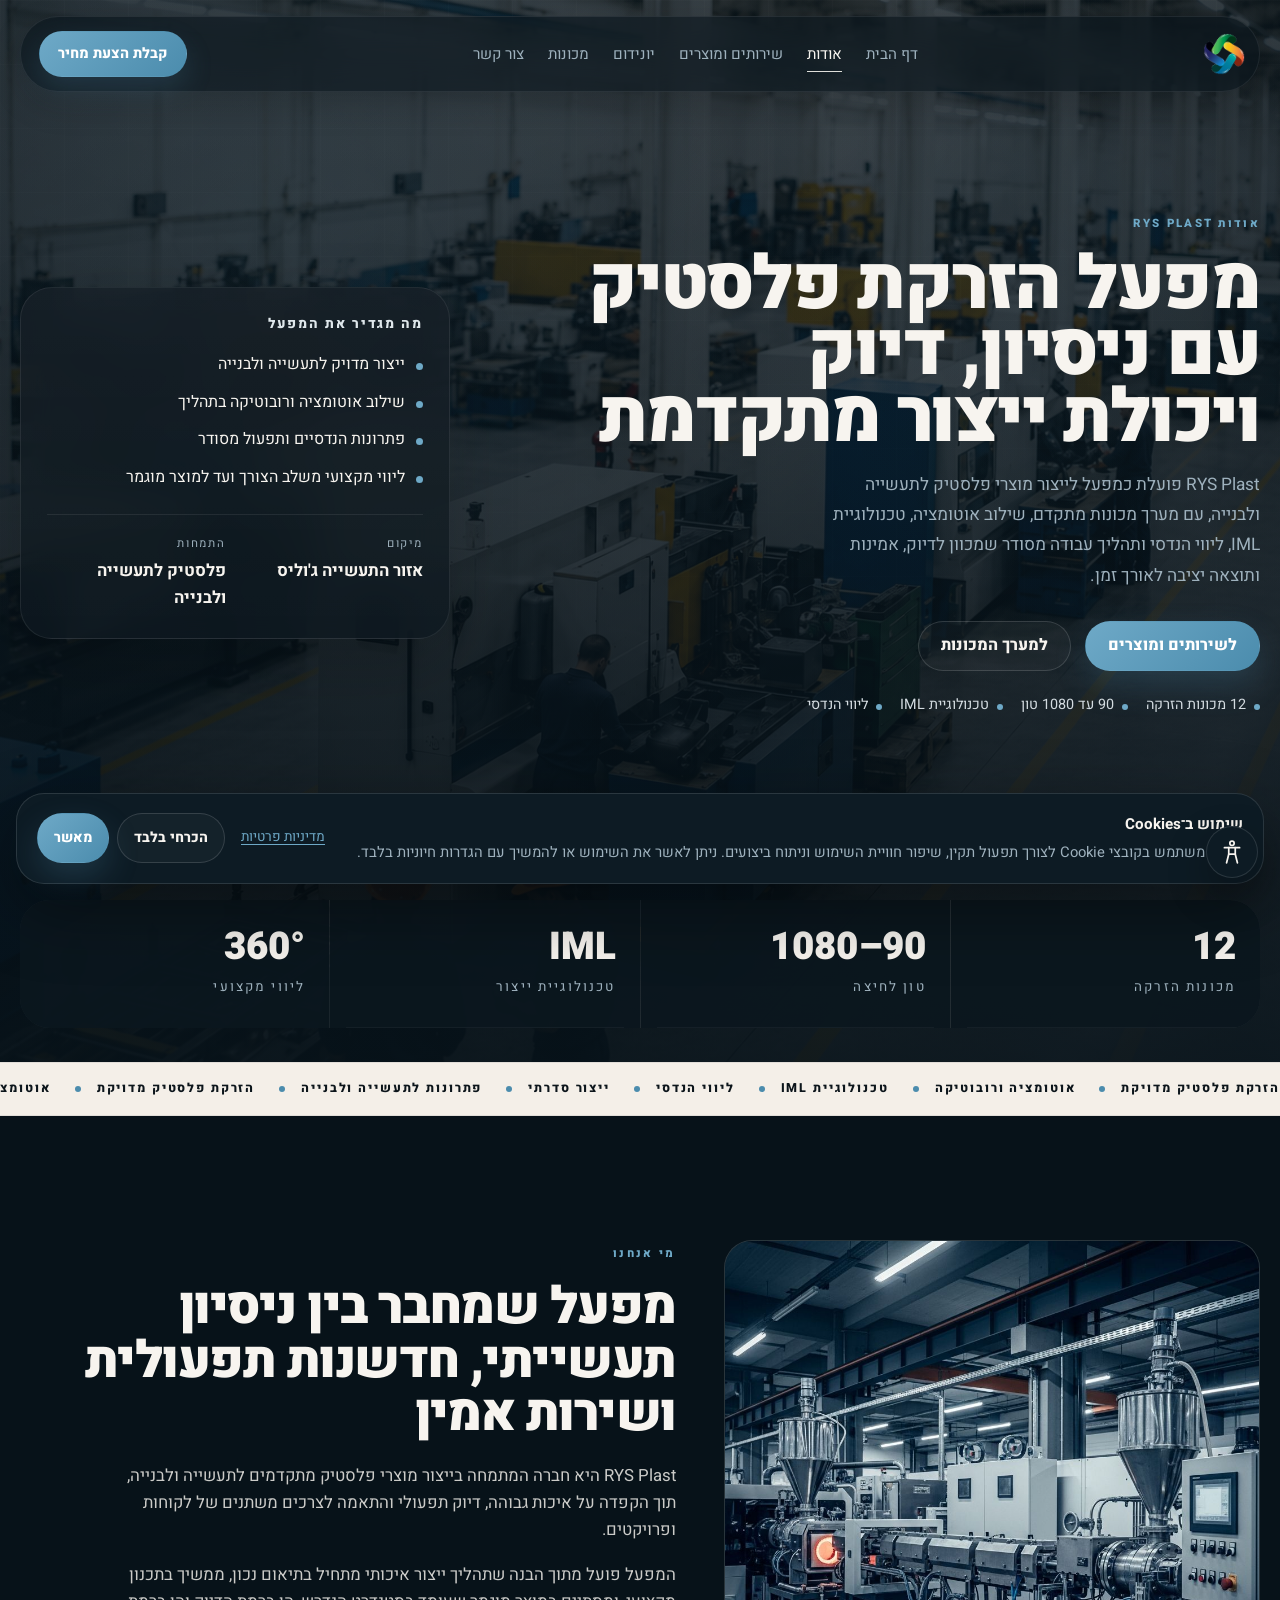
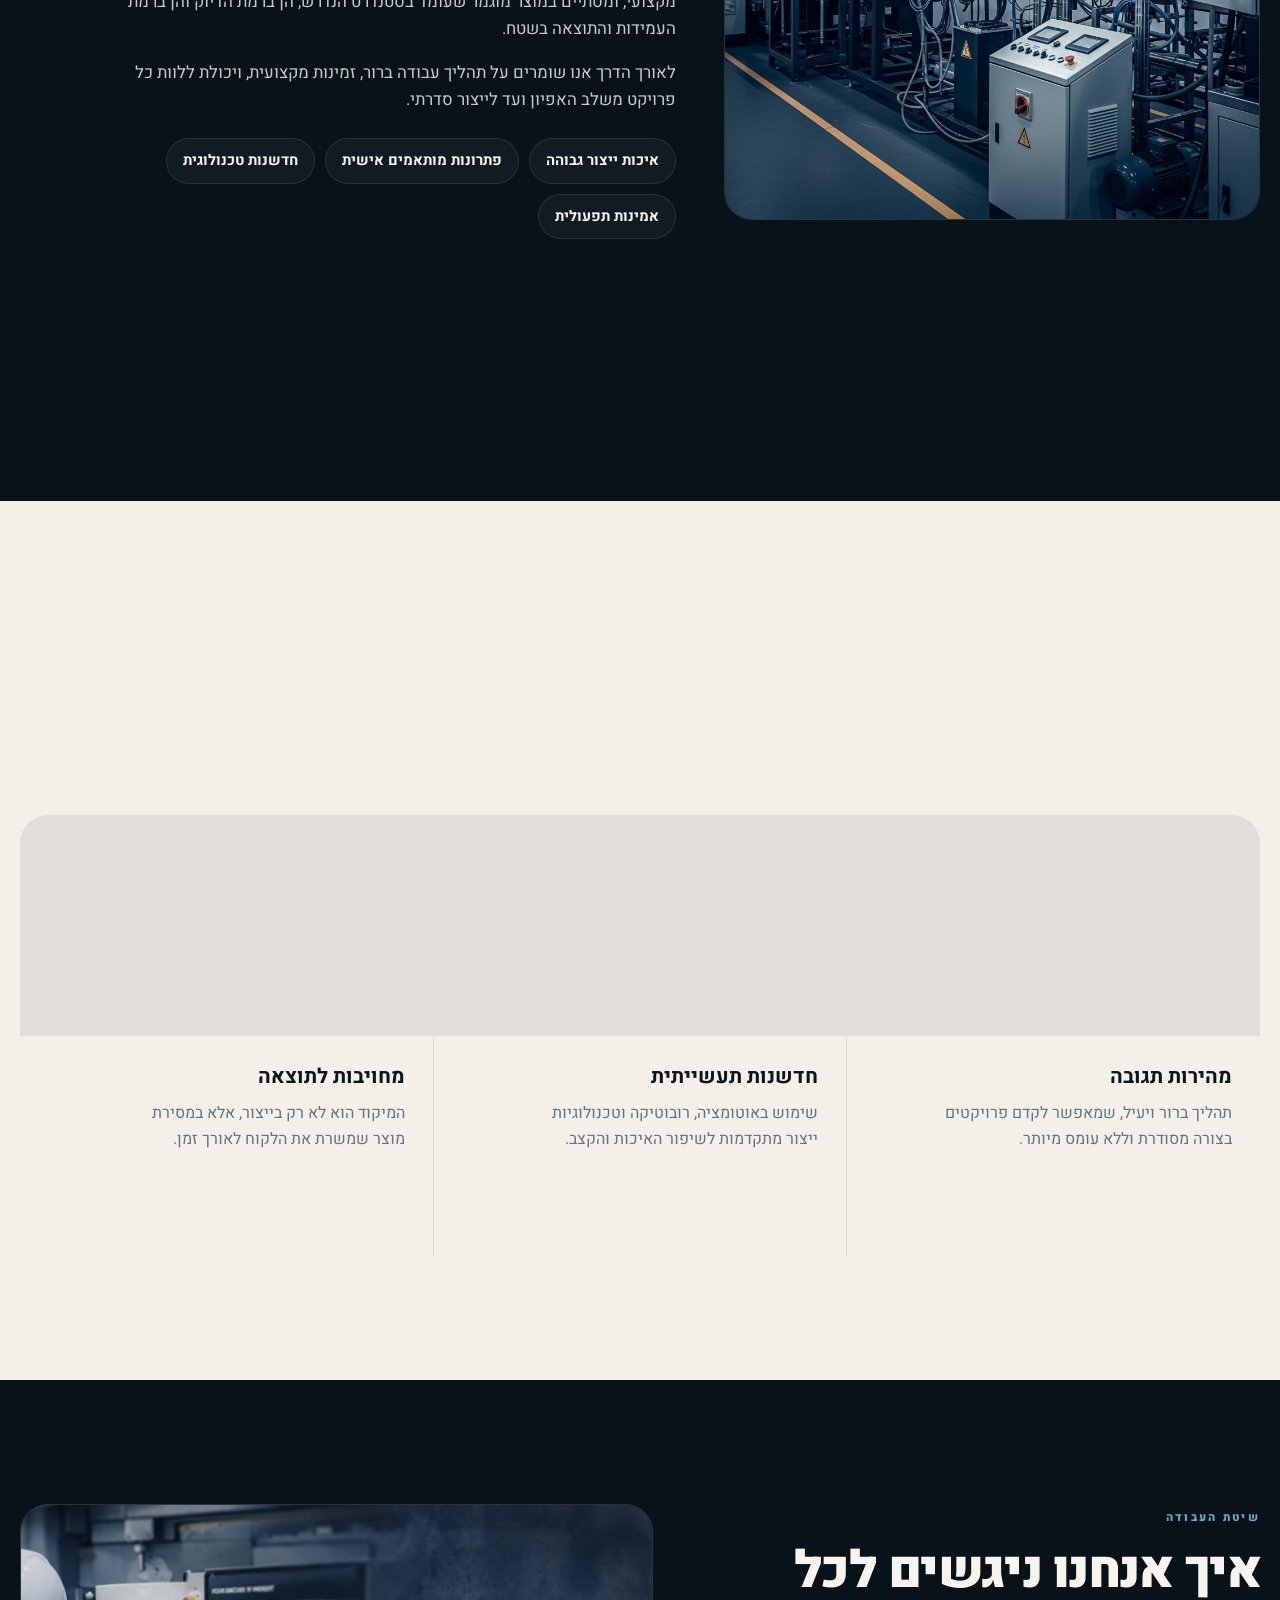
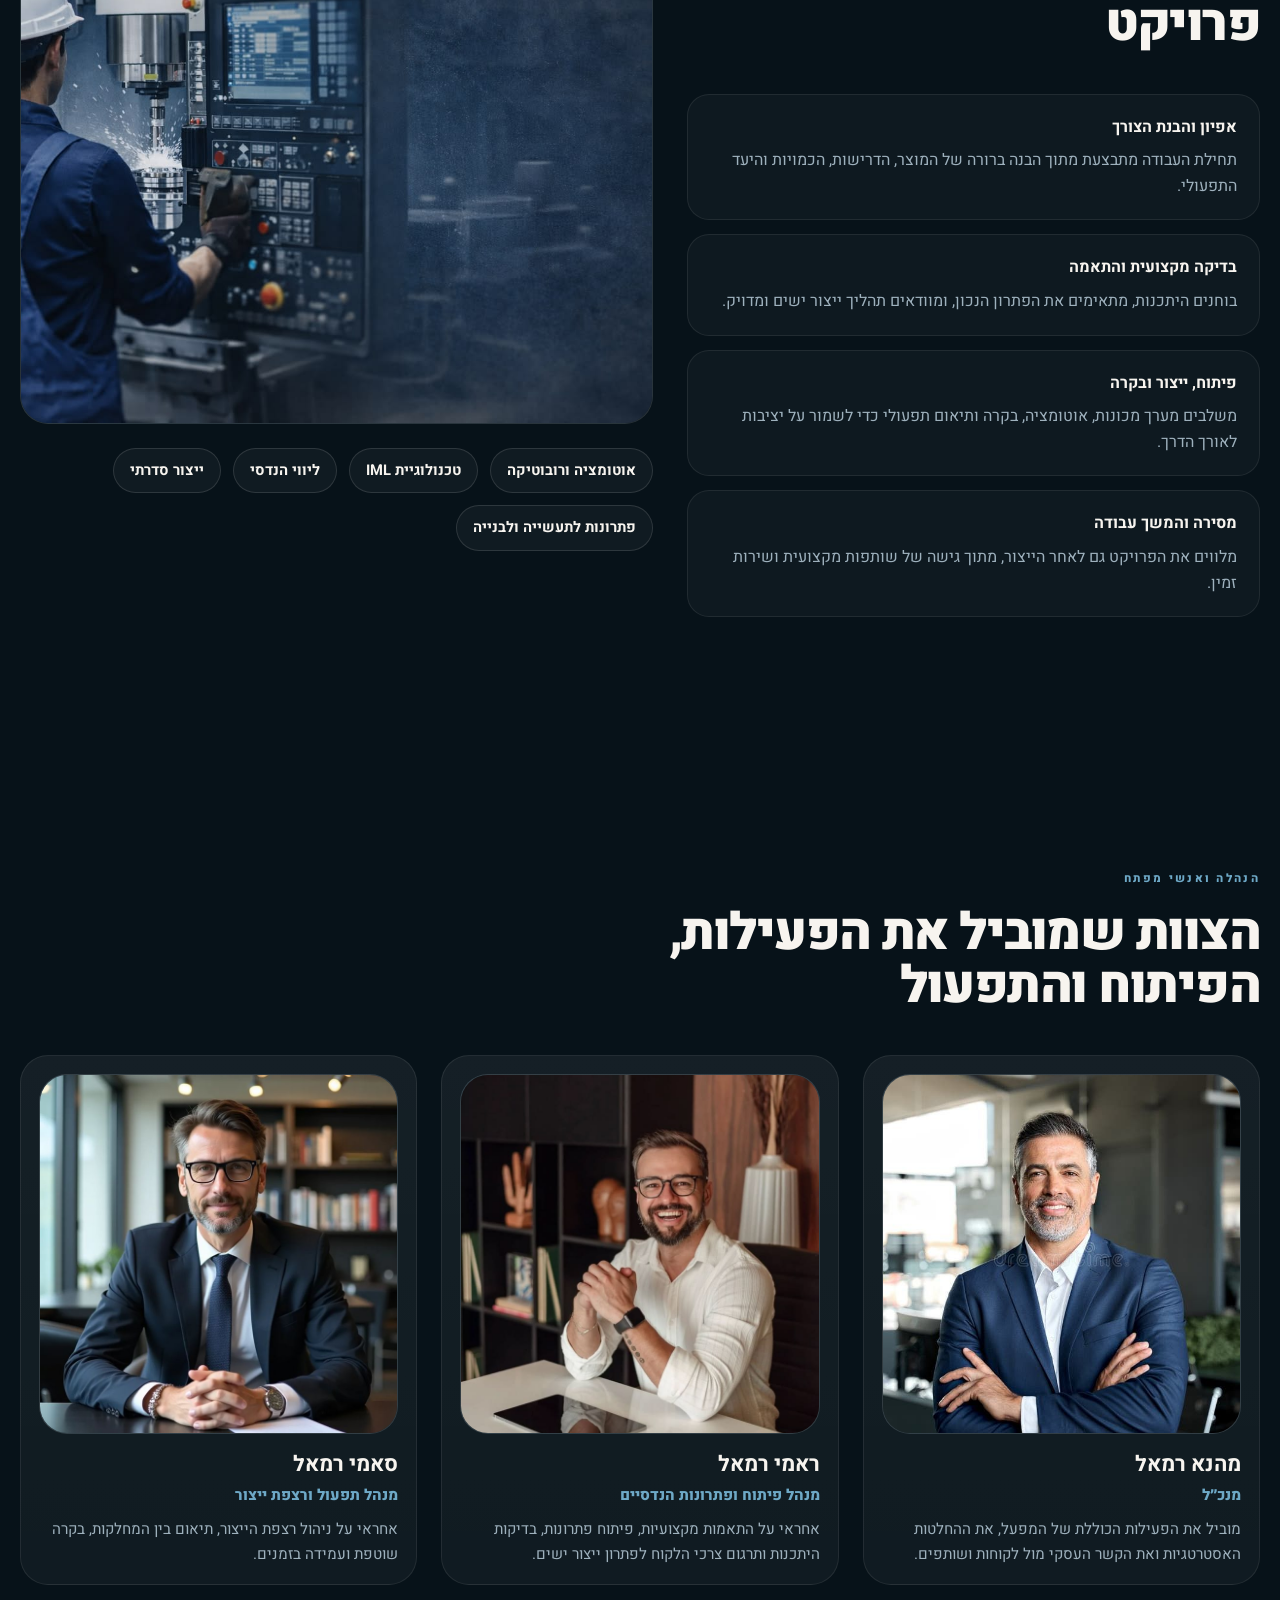
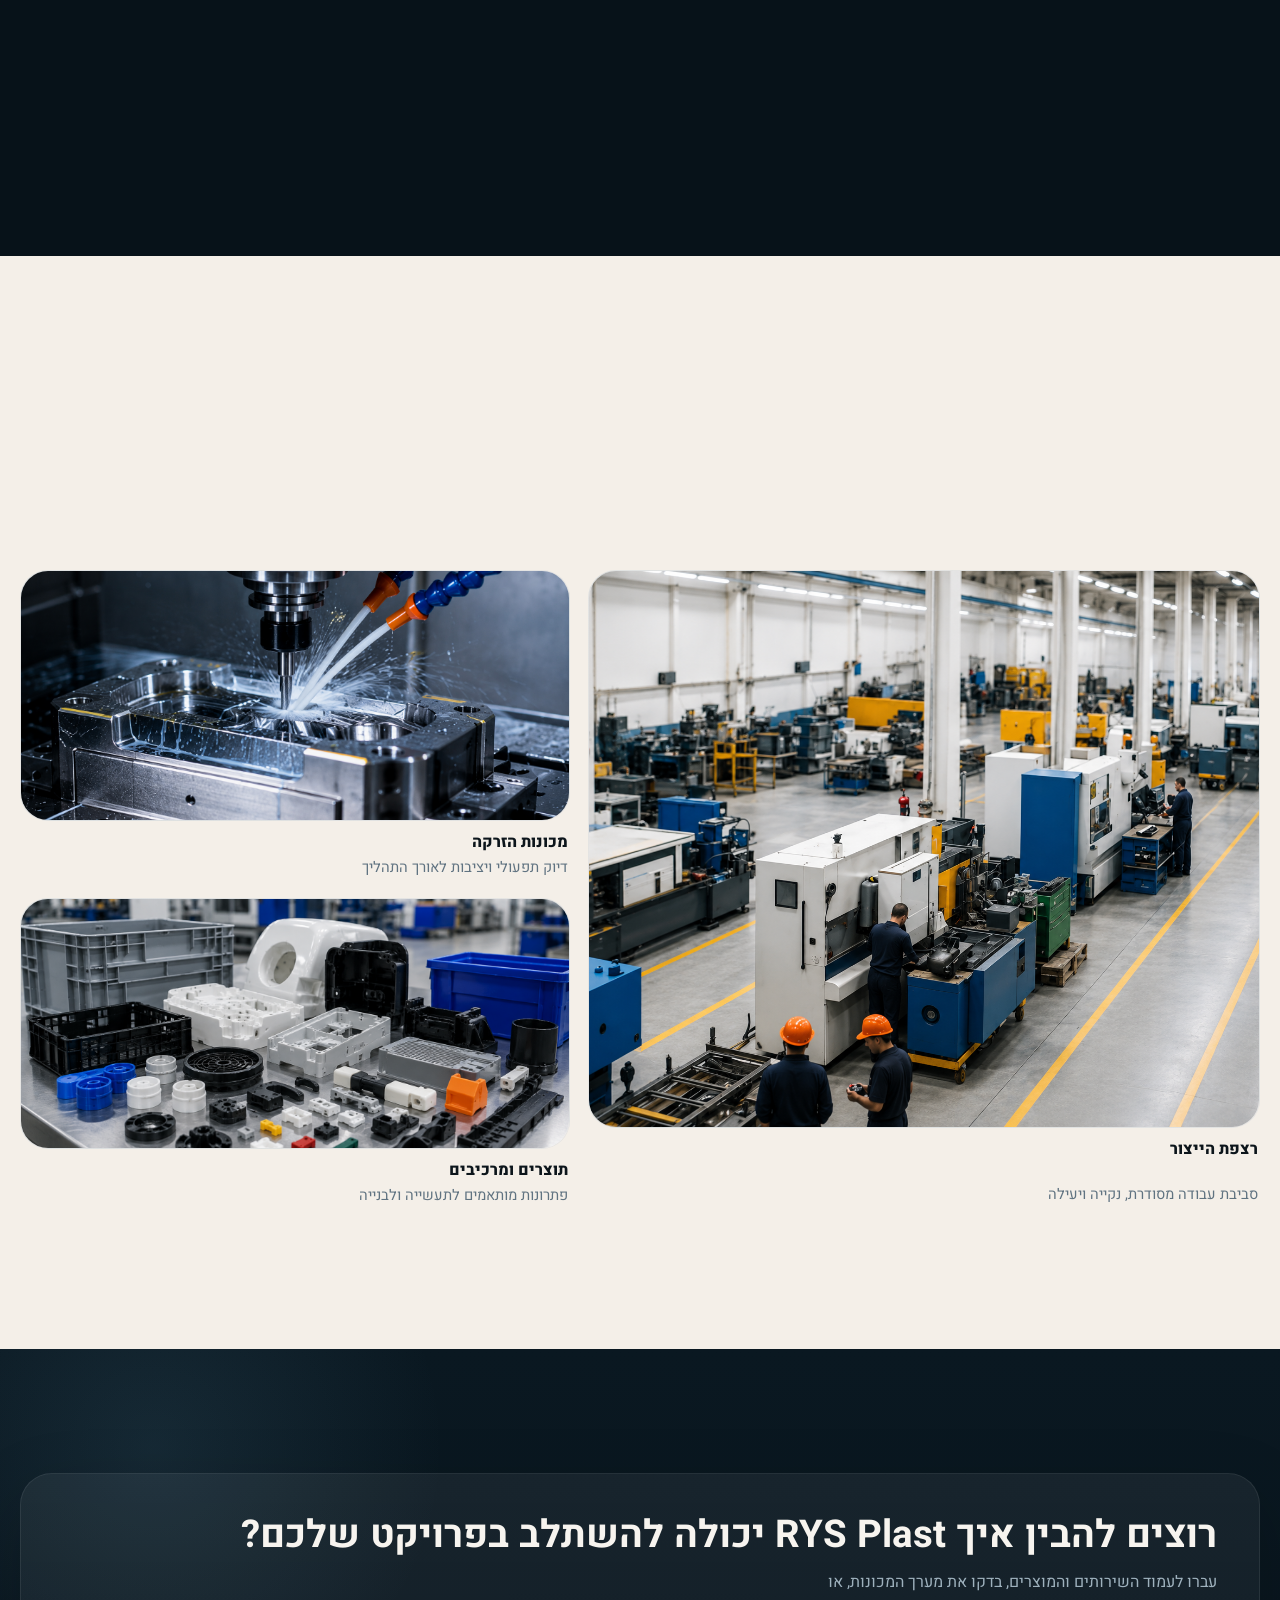
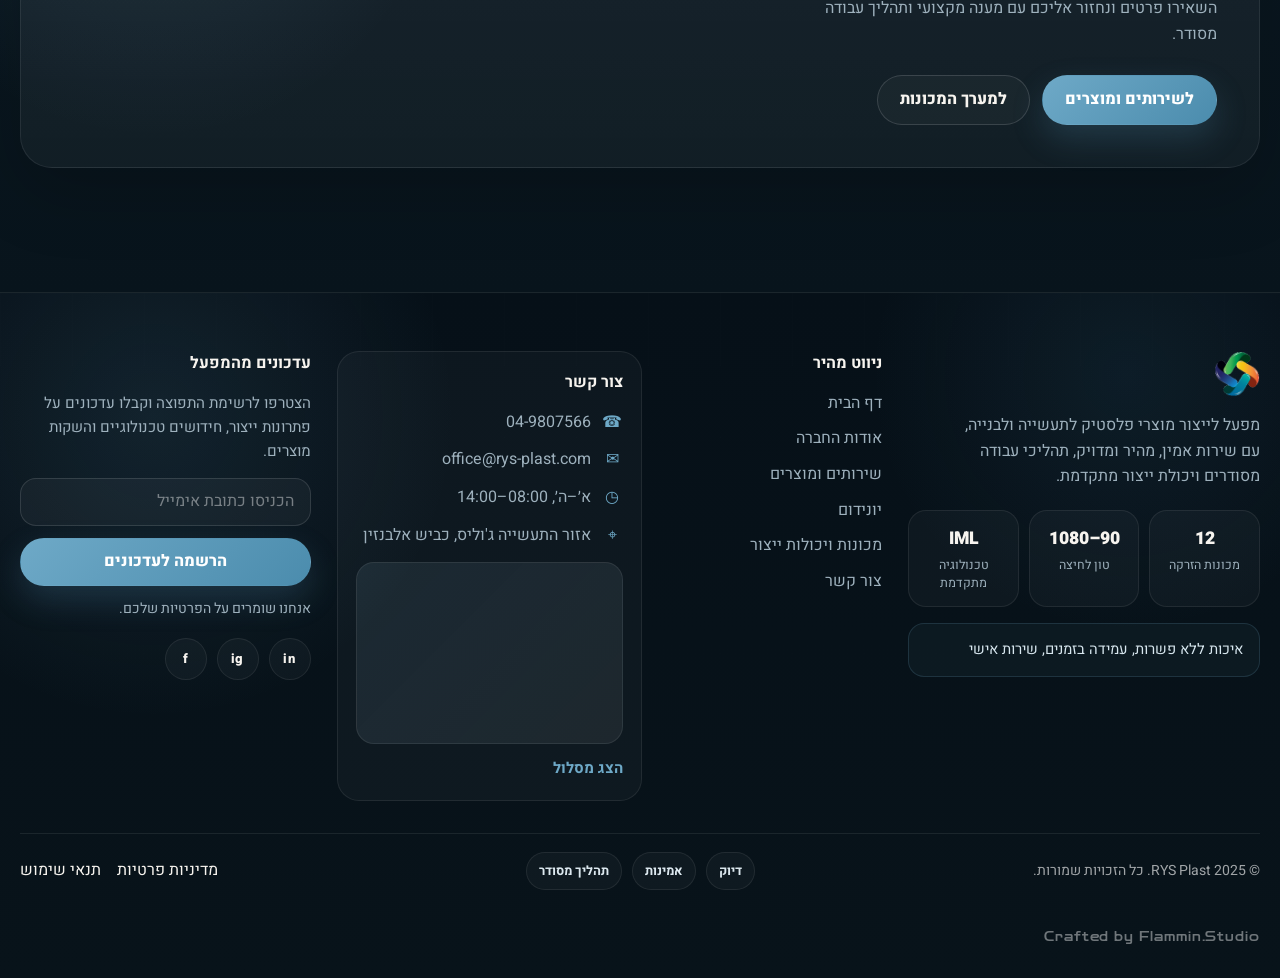
==== commit 2be573ac: "Final production QA, favicon, OG image, legal pages, clean URLs, and sitemap Co-Authored-By: Claude " ====
--- a/about.html
+++ b/about.html
@@ -11,24 +11,20 @@
     />
     <link rel="canonical" href="https://rys-plast.com/about" />
     <meta name="robots" content="index,follow" />
-    <meta name="theme-color" content="#0d1b24" />
+    <meta name="theme-color" content="#0C2243" />
 
     <meta property="og:type" content="website" />
     <meta property="og:locale" content="he_IL" />
     <meta property="og:site_name" content="RYS Plast" />
-    <meta
-      property="og:title"
-      content="אודות RYS Plast | מפעל הזרקת פלסטיק לתעשייה ולבנייה"
-    />
-    <meta
-      property="og:description"
-      content="מפעל הזרקת פלסטיק עם ניסיון, דיוק, אוטומציה, טכנולוגיית IML, ליווי הנדסי ויכולת ייצור מתקדמת לתעשייה ולבנייה."
-    />
+    <meta property="og:title" content="אודות | RYS Plast" />
+    <meta property="og:description" content="הכירו את RYS Plast, מפעל פלסטיק המספק פתרונות ייצור, התאמה ומענה מקצועי לתעשייה ולבנייה." />
     <meta property="og:url" content="https://rys-plast.com/about" />
-    <meta
-      property="og:image"
-      content="https://rys-plast.com/assets/og-image.jpg"
-    />
+    <meta property="og:image" content="https://rys-plast.com/assets/og/rys-og-image.jpg" />
+    <meta property="og:image:width" content="1200" />
+    <meta property="og:image:height" content="630" />
+    <meta property="og:image:alt" content="RYS Plast, מפעל לייצור פתרונות פלסטיק לתעשייה ולבנייה" />
+    <meta name="twitter:card" content="summary_large_image" />
+    <meta name="twitter:image" content="https://rys-plast.com/assets/og/rys-og-image.jpg" />
 
     <link rel="preconnect" href="https://fonts.googleapis.com" />
     <link rel="preconnect" href="https://fonts.gstatic.com" crossorigin />
@@ -37,7 +33,11 @@
       rel="stylesheet"
     />
 
-    <link rel="icon" href="assets/Icon.png" type="image/png" />
+    <link rel="icon" href="/assets/favicon/favicon.ico" sizes="any" />
+    <link rel="icon" type="image/png" sizes="32x32" href="/assets/favicon/favicon-32x32.png" />
+    <link rel="icon" type="image/png" sizes="16x16" href="/assets/favicon/favicon-16x16.png" />
+    <link rel="apple-touch-icon" href="/assets/favicon/apple-touch-icon.png" />
+    <link rel="manifest" href="/assets/favicon/site.webmanifest" />
     <link rel="stylesheet" href="styles.css" />
 
     <script type="application/ld+json">
--- a/styles.css
+++ b/styles.css
@@ -3094,3 +3094,844 @@
     padding: 22px;
   }
 }
+
+/* =========================================================
+   Contact Page
+   Scope: .contact-page
+   Prefix: contact-
+   ========================================================= */
+
+.contact-page .contact-hero {
+  min-height: clamp(560px, 78vh, 760px);
+}
+
+.contact-page .contact-hero-overlay {
+  background: linear-gradient(
+      160deg,
+      rgba(7, 18, 25, 0.92) 0%,
+      rgba(7, 18, 25, 0.78) 45%,
+      rgba(10, 24, 36, 0.62) 100%
+    ),
+    linear-gradient(
+      270deg,
+      rgba(7, 18, 25, 0.32),
+      rgba(7, 18, 25, 0.06) 40%,
+      rgba(7, 18, 25, 0.28) 100%
+    );
+}
+
+.contact-page .contact-hero-content {
+  align-items: center;
+}
+
+.contact-page .contact-hero-title {
+  display: flex;
+  flex-direction: column;
+  gap: 6px;
+  font-size: clamp(2.2rem, 4.4vw, 4rem);
+  font-weight: 900;
+  line-height: 1.05;
+  letter-spacing: -0.02em;
+  margin: 14px 0 18px;
+}
+
+.contact-page .contact-hero-line { display: block; }
+.contact-page .contact-hero-line:last-child { color: var(--accent); }
+.contact-page .contact-hero-lead { max-width: 52ch; }
+.contact-page .contact-hero-actions { margin-top: 26px; }
+.contact-page .contact-hero-micro { margin-top: 22px; }
+.contact-page .contact-hero-card { gap: 20px; }
+
+.contact-page .contact-hero-list {
+  list-style: none;
+  margin: 0;
+  padding: 0;
+  display: grid;
+  gap: 14px;
+}
+
+.contact-page .contact-hero-list li {
+  display: grid;
+  gap: 4px;
+  padding: 14px 16px;
+  border-radius: 16px;
+  background: rgba(255, 255, 255, 0.04);
+  border: 1px solid rgba(255, 255, 255, 0.06);
+}
+
+.contact-page .contact-hero-mini {
+  font-size: 0.74rem;
+  font-weight: 700;
+  letter-spacing: 0.18em;
+  text-transform: uppercase;
+  color: var(--accent);
+}
+
+.contact-page .contact-hero-value {
+  display: block;
+  color: var(--text);
+  font-size: 1.02rem;
+  font-weight: 700;
+  line-height: 1.4;
+  word-break: break-word;
+  transition: color var(--transition);
+}
+
+.contact-page a.contact-hero-value:hover { color: var(--accent); }
+
+.contact-page .contact-channels-grid {
+  display: grid;
+  grid-template-columns: repeat(3, minmax(0, 1fr));
+  gap: clamp(18px, 2.4vw, 26px);
+  margin-top: 36px;
+}
+
+.contact-page .contact-channel-card {
+  display: grid;
+  gap: 12px;
+  padding: clamp(22px, 2.6vw, 30px);
+  border-radius: var(--radius);
+  border: 1px solid rgba(255, 255, 255, 0.08);
+  background: linear-gradient(180deg, rgba(255,255,255,0.04), rgba(255,255,255,0.02)), rgba(255,255,255,0.02);
+  box-shadow: var(--shadow);
+  transition: transform var(--transition), border-color var(--transition);
+}
+
+.contact-page .contact-channel-card:hover {
+  transform: translateY(-2px);
+  border-color: rgba(110, 169, 199, 0.35);
+}
+
+.contact-page .contact-channel-icon {
+  width: 52px; height: 52px;
+  display: inline-flex; align-items: center; justify-content: center;
+  border-radius: 16px;
+  background: rgba(110, 169, 199, 0.12);
+  color: var(--accent);
+  border: 1px solid rgba(110, 169, 199, 0.2);
+}
+.contact-page .contact-channel-icon svg { width: 26px; height: 26px; }
+
+.contact-page .contact-channel-card h3 {
+  margin: 4px 0 0;
+  font-size: 1.05rem;
+  font-weight: 700;
+  letter-spacing: 0.04em;
+  text-transform: uppercase;
+  color: var(--accent);
+}
+
+.contact-page .contact-channel-value {
+  display: block;
+  font-size: clamp(1.05rem, 1.4vw, 1.25rem);
+  font-weight: 800;
+  color: var(--text);
+  line-height: 1.4;
+  word-break: break-word;
+  transition: color var(--transition);
+}
+.contact-page a.contact-channel-value:hover { color: var(--accent); }
+
+.contact-page .contact-channel-card p {
+  margin: 0;
+  color: var(--muted);
+  font-size: 0.94rem;
+  line-height: 1.6;
+}
+
+.contact-page .contact-form-layout {
+  display: grid;
+  grid-template-columns: minmax(0, 0.9fr) minmax(0, 1.1fr);
+  gap: clamp(24px, 3.2vw, 44px);
+  align-items: start;
+}
+
+.contact-page .contact-form-intro .eyebrow { color: var(--accent-strong); }
+
+.contact-page .contact-form-intro h2 {
+  font-size: clamp(1.9rem, 2.8vw, 2.8rem);
+  font-weight: 900;
+  line-height: 1.1;
+  letter-spacing: -0.02em;
+  color: var(--text-dark);
+  margin: 10px 0 14px;
+}
+
+.contact-page .contact-form-intro p {
+  margin: 0;
+  color: var(--muted-dark);
+  max-width: 44ch;
+  line-height: 1.7;
+}
+
+.contact-page .contact-form-points {
+  list-style: none;
+  margin: 22px 0 0;
+  padding: 0;
+  display: grid;
+  gap: 10px;
+}
+
+.contact-page .contact-form-points li {
+  position: relative;
+  padding-inline-start: 26px;
+  color: var(--text-dark);
+  font-weight: 500;
+  line-height: 1.5;
+}
+
+.contact-page .contact-form-points li::before {
+  content: "";
+  position: absolute;
+  inset-inline-start: 0;
+  top: 0.55em;
+  width: 10px; height: 10px;
+  border-radius: 3px;
+  background: var(--accent);
+  box-shadow: 0 0 0 4px rgba(110, 169, 199, 0.18);
+}
+
+.contact-page .contact-form-direct {
+  margin-top: 26px;
+  display: grid;
+  gap: 10px;
+  padding: 18px 20px;
+  border-radius: var(--radius-sm);
+  background: rgba(110, 169, 199, 0.08);
+  border: 1px solid rgba(75, 140, 173, 0.18);
+}
+
+.contact-page .contact-form-direct-line {
+  display: inline-flex;
+  align-items: center;
+  gap: 12px;
+  color: var(--text-dark);
+  font-weight: 700;
+  font-size: 1rem;
+  transition: color var(--transition);
+}
+.contact-page .contact-form-direct-line:hover { color: var(--accent-strong); }
+
+.contact-page .contact-form-direct-icon {
+  width: 30px; height: 30px;
+  display: inline-flex; align-items: center; justify-content: center;
+  border-radius: 10px;
+  background: #ffffff;
+  color: var(--accent-strong);
+  border: 1px solid rgba(75, 140, 173, 0.22);
+  font-size: 0.95rem;
+}
+
+.contact-page .contact-form-card {
+  padding: clamp(22px, 2.6vw, 32px);
+  border-radius: 28px;
+  background: #ffffff;
+  border: 1px solid rgba(12, 21, 27, 0.08);
+  box-shadow: 0 24px 60px rgba(12, 21, 27, 0.08);
+}
+
+.contact-page .contact-form-card .field label {
+  color: var(--text-dark);
+  font-size: 0.9rem;
+  font-weight: 700;
+}
+
+.contact-page .contact-form-card .field input,
+.contact-page .contact-form-card .field textarea,
+.contact-page .contact-form-card .contact-select {
+  width: 100%;
+  border: 1px solid rgba(12, 21, 27, 0.12);
+  border-radius: 16px;
+  background: #fafafa;
+  color: var(--text-dark);
+  padding: 14px 16px;
+  min-height: 52px;
+  font: inherit;
+  transition: border-color var(--transition), background var(--transition), box-shadow var(--transition);
+}
+
+.contact-page .contact-form-card .field textarea {
+  min-height: 132px;
+  resize: vertical;
+  line-height: 1.55;
+}
+
+.contact-page .contact-form-card .field input::placeholder,
+.contact-page .contact-form-card .field textarea::placeholder {
+  color: rgba(96, 115, 129, 0.7);
+}
+
+.contact-page .contact-form-card .field input:focus,
+.contact-page .contact-form-card .field textarea:focus,
+.contact-page .contact-form-card .contact-select:focus {
+  outline: none;
+  border-color: var(--accent);
+  background: #ffffff;
+  box-shadow: 0 0 0 4px rgba(110, 169, 199, 0.16);
+}
+
+.contact-page .contact-select {
+  appearance: none;
+  -webkit-appearance: none;
+  background-image: url("data:image/svg+xml;utf8,<svg xmlns='http://www.w3.org/2000/svg' viewBox='0 0 24 24' fill='none' stroke='%234b8cad' stroke-width='2' stroke-linecap='round' stroke-linejoin='round'><polyline points='6 9 12 15 18 9'/></svg>");
+  background-repeat: no-repeat;
+  background-position: left 16px center;
+  background-size: 18px;
+  padding-inline-start: 44px;
+  cursor: pointer;
+}
+
+.contact-page .contact-form-card .submit-btn {
+  margin-top: 8px;
+  min-height: 54px;
+  font-size: 1rem;
+  font-weight: 800;
+  letter-spacing: 0.02em;
+}
+.contact-page .contact-form-card .form-note { color: var(--muted-dark); }
+.contact-page .contact-form-card .form-success { color: var(--accent-strong); }
+
+.contact-page .contact-factory-layout {
+  display: grid;
+  grid-template-columns: minmax(0, 1fr) minmax(0, 1fr);
+  gap: clamp(24px, 3.2vw, 44px);
+  align-items: center;
+}
+
+.contact-page .contact-factory-frame {
+  min-height: clamp(320px, 36vw, 460px);
+  border-radius: var(--radius);
+  overflow: hidden;
+}
+
+.contact-page .contact-factory-frame img {
+  width: 100%; height: 100%;
+  object-fit: cover; object-position: center;
+}
+
+.contact-page .contact-factory-copy p {
+  color: var(--muted);
+  line-height: 1.75;
+  margin: 0 0 18px;
+}
+
+.contact-page .contact-factory-list {
+  list-style: none;
+  padding: 0;
+  margin: 0 0 22px;
+  display: grid;
+  gap: 10px;
+}
+
+.contact-page .contact-factory-list li {
+  position: relative;
+  padding-inline-start: 28px;
+  color: var(--text);
+  font-weight: 500;
+  line-height: 1.55;
+}
+
+.contact-page .contact-factory-list li::before {
+  content: "";
+  position: absolute;
+  inset-inline-start: 0;
+  top: 0.55em;
+  width: 12px; height: 12px;
+  border-radius: 3px;
+  background: var(--accent);
+  box-shadow: 0 0 0 4px rgba(110, 169, 199, 0.18);
+}
+
+.contact-page .contact-factory-chips {
+  display: flex;
+  flex-wrap: wrap;
+  gap: 10px;
+}
+
+.contact-page .contact-checklist-grid {
+  display: grid;
+  grid-template-columns: repeat(3, minmax(0, 1fr));
+  gap: clamp(14px, 1.8vw, 20px);
+  margin-top: 32px;
+}
+
+.contact-page .contact-checklist-card {
+  display: flex;
+  flex-direction: column;
+  align-items: center;
+  justify-content: center;
+  text-align: center;
+  gap: 14px;
+  padding: 24px 22px;
+  border-radius: var(--radius-sm);
+  background: #ffffff;
+  border: 1px solid rgba(12, 21, 27, 0.08);
+  box-shadow: 0 12px 28px rgba(12, 21, 27, 0.05);
+  transition: transform var(--transition), border-color var(--transition);
+}
+
+.contact-page .contact-checklist-card:hover {
+  transform: translateY(-2px);
+  border-color: rgba(75, 140, 173, 0.28);
+}
+
+.contact-page .contact-checklist-card p {
+  margin: 0;
+  color: var(--text-dark);
+  font-weight: 600;
+  line-height: 1.5;
+}
+
+.contact-page .contact-checklist-icon {
+  flex-shrink: 0;
+  width: 44px; height: 44px;
+  display: inline-flex;
+  align-items: center;
+  justify-content: center;
+  border-radius: 12px;
+  background: rgba(110, 169, 199, 0.14);
+  border: 1px solid rgba(75, 140, 173, 0.28);
+  color: var(--accent-strong);
+  transition: background var(--transition), border-color var(--transition), color var(--transition);
+}
+
+.contact-page .contact-checklist-icon svg { width: 22px; height: 22px; }
+
+.contact-page .contact-checklist-card:hover .contact-checklist-icon {
+  background: var(--accent-strong);
+  border-color: var(--accent-strong);
+  color: #ffffff;
+}
+
+.contact-page .contact-final-cta {
+  padding: clamp(28px, 4vw, 48px);
+  border-radius: 32px;
+  background: linear-gradient(180deg, rgba(255,255,255,0.05), rgba(255,255,255,0.02)), rgba(255,255,255,0.02);
+  border: 1px solid rgba(255, 255, 255, 0.08);
+  box-shadow: var(--shadow);
+  text-align: start;
+}
+
+.contact-page .contact-final-cta h2 {
+  margin: 0 0 14px;
+  font-size: clamp(1.9rem, 3vw, 2.8rem);
+  line-height: 1.08;
+  letter-spacing: -0.02em;
+}
+
+.contact-page .contact-final-cta p {
+  margin: 0;
+  max-width: 52ch;
+  color: var(--muted);
+  line-height: 1.7;
+}
+
+.contact-page .contact-final-cta-actions {
+  display: flex;
+  flex-wrap: wrap;
+  gap: 12px;
+  margin-top: 26px;
+}
+
+@media (max-width: 1080px) {
+  .contact-page .contact-form-layout { grid-template-columns: 1fr; }
+  .contact-page .contact-factory-layout { grid-template-columns: 1fr; gap: 28px; }
+  .contact-page .contact-checklist-grid { grid-template-columns: repeat(2, minmax(0, 1fr)); }
+}
+
+@media (max-width: 760px) {
+  .contact-page .contact-channels-grid { grid-template-columns: 1fr; }
+  .contact-page .contact-form-card { padding: 22px; }
+  .contact-page .contact-form-card .field-row { grid-template-columns: 1fr; }
+  .contact-page .contact-checklist-grid { grid-template-columns: 1fr; }
+  .contact-page .contact-final-cta-actions .btn { width: 100%; text-align: center; }
+  .contact-page .contact-hero-title { font-size: clamp(1.9rem, 7vw, 2.6rem); }
+  .contact-page .contact-factory-frame { min-height: 240px; }
+}
+
+/* =========================================================
+   Legal Pages
+   Scope: .legal-page
+   ========================================================= */
+.legal-page .legal-hero {
+  position: relative;
+  padding: clamp(120px, 16vh, 180px) 0 clamp(36px, 5vw, 56px);
+  background: radial-gradient(ellipse at top, rgba(110, 169, 199, 0.12), transparent 60%), var(--bg);
+  border-bottom: 1px solid var(--line);
+}
+
+.legal-page .legal-hero h1 {
+  font-size: clamp(2.2rem, 4vw, 3.4rem);
+  font-weight: 900;
+  letter-spacing: -0.02em;
+  margin: 12px 0 18px;
+  line-height: 1.1;
+}
+
+.legal-page .legal-lead {
+  max-width: 64ch;
+  color: var(--muted);
+  font-size: clamp(1rem, 1.2vw, 1.1rem);
+  line-height: 1.75;
+  margin: 0 0 14px;
+}
+
+.legal-page .legal-meta {
+  margin: 0;
+  color: var(--muted);
+  font-size: 0.85rem;
+  letter-spacing: 0.06em;
+}
+
+.legal-page .legal-content {
+  display: grid;
+  gap: clamp(18px, 2.4vw, 28px);
+  max-width: 880px;
+}
+
+.legal-page .legal-section {
+  padding: clamp(20px, 2.4vw, 30px);
+  border-radius: var(--radius);
+  background: linear-gradient(180deg, rgba(255,255,255,0.04), rgba(255,255,255,0.02)), rgba(255,255,255,0.02);
+  border: 1px solid rgba(255, 255, 255, 0.08);
+}
+
+.legal-page .legal-section h2 {
+  margin: 0 0 12px;
+  font-size: clamp(1.15rem, 1.6vw, 1.4rem);
+  font-weight: 800;
+  color: var(--text);
+  line-height: 1.3;
+}
+
+.legal-page .legal-section p,
+.legal-page .legal-section li {
+  color: var(--muted);
+  line-height: 1.8;
+  font-size: 0.98rem;
+}
+
+.legal-page .legal-section p { margin: 0 0 10px; }
+.legal-page .legal-section p:last-child { margin-bottom: 0; }
+.legal-page .legal-section ul { margin: 0; padding-inline-start: 22px; }
+.legal-page .legal-section li { margin-bottom: 6px; }
+.legal-page .legal-section a {
+  color: var(--accent);
+  text-decoration: underline;
+  text-underline-offset: 3px;
+}
+.legal-page .legal-section a:hover { color: var(--text); }
+
+.legal-page .legal-footer-note {
+  padding: 18px 22px;
+  border-radius: var(--radius-sm);
+  background: rgba(110, 169, 199, 0.08);
+  border: 1px solid rgba(110, 169, 199, 0.2);
+}
+
+.legal-page .legal-footer-note p {
+  margin: 0;
+  color: var(--muted);
+  font-size: 0.9rem;
+  line-height: 1.7;
+}
+
+@media (max-width: 760px) {
+  .legal-page .legal-hero { padding-top: clamp(100px, 14vh, 140px); }
+}
+
+/* =========================================================
+   Error 404 Page
+   Scope: .error-page
+   ========================================================= */
+.error-page .error-hero {
+  position: relative;
+  display: flex;
+  align-items: center;
+  justify-content: center;
+  min-height: clamp(560px, 80vh, 760px);
+  padding: clamp(120px, 16vh, 160px) 0 clamp(60px, 8vh, 100px);
+  background: radial-gradient(ellipse at top, rgba(110, 169, 199, 0.14), transparent 65%), var(--bg);
+  text-align: center;
+}
+
+.error-page .error-content { max-width: 720px; margin-inline: auto; }
+
+.error-page .error-eyebrow {
+  font-family: "Zen Dots", "Heebo", sans-serif;
+  font-size: clamp(3.5rem, 9vw, 6rem);
+  letter-spacing: 0.08em;
+  color: var(--accent);
+  display: inline-block;
+  margin-bottom: 14px;
+}
+
+.error-page .error-hero h1 {
+  font-size: clamp(1.9rem, 4vw, 3rem);
+  font-weight: 900;
+  letter-spacing: -0.02em;
+  line-height: 1.1;
+  margin: 0 0 18px;
+}
+
+.error-page .error-lead {
+  color: var(--muted);
+  font-size: clamp(1rem, 1.2vw, 1.1rem);
+  line-height: 1.75;
+  max-width: 56ch;
+  margin: 0 auto 32px;
+}
+
+.error-page .error-actions {
+  display: flex;
+  flex-wrap: wrap;
+  justify-content: center;
+  gap: 12px;
+  margin-bottom: 40px;
+}
+
+.error-page .error-helpful {
+  margin-top: 28px;
+  padding-top: 28px;
+  border-top: 1px solid rgba(255, 255, 255, 0.08);
+}
+
+.error-page .error-helpful-label {
+  display: block;
+  font-size: 0.8rem;
+  font-weight: 700;
+  letter-spacing: 0.18em;
+  text-transform: uppercase;
+  color: var(--accent);
+  margin-bottom: 14px;
+}
+
+.error-page .error-helpful-links {
+  display: flex;
+  flex-wrap: wrap;
+  justify-content: center;
+  gap: 18px;
+}
+
+.error-page .error-helpful-links a {
+  color: var(--text);
+  font-weight: 600;
+  border-bottom: 1px solid rgba(255, 255, 255, 0.18);
+  padding-bottom: 2px;
+  transition: color var(--transition), border-color var(--transition);
+}
+
+.error-page .error-helpful-links a:hover {
+  color: var(--accent);
+  border-bottom-color: var(--accent);
+}
+
+@media (max-width: 760px) {
+  .error-page .error-actions .btn { flex: 1 1 auto; min-width: 200px; }
+}
+
+/* =========================================================
+   Accessibility Widget
+   ========================================================= */
+.a11y-toggle {
+  position: fixed;
+  inset-inline-start: 22px;
+  bottom: 22px;
+  z-index: 1100;
+  width: 52px; height: 52px;
+  display: inline-flex;
+  align-items: center;
+  justify-content: center;
+  border-radius: 50%;
+  border: 1px solid rgba(255, 255, 255, 0.12);
+  background: var(--bg-soft);
+  color: var(--text);
+  box-shadow: 0 16px 40px rgba(0, 0, 0, 0.32);
+  cursor: pointer;
+  transition: transform var(--transition), background var(--transition), border-color var(--transition);
+}
+
+.a11y-toggle:hover {
+  transform: translateY(-2px);
+  border-color: var(--accent);
+  background: var(--panel);
+}
+
+.a11y-toggle:focus-visible { outline: 2px solid var(--accent); outline-offset: 3px; }
+.a11y-toggle svg { width: 26px; height: 26px; }
+
+.a11y-panel {
+  position: fixed;
+  inset-inline-start: 22px;
+  bottom: 88px;
+  z-index: 1100;
+  width: min(320px, calc(100vw - 44px));
+  padding: 18px;
+  border-radius: var(--radius);
+  background: var(--bg-soft);
+  border: 1px solid rgba(255, 255, 255, 0.12);
+  box-shadow: 0 24px 70px rgba(0, 0, 0, 0.42);
+  color: var(--text);
+  display: none;
+}
+
+.a11y-panel.is-open { display: block; }
+
+.a11y-panel-head {
+  display: flex;
+  align-items: center;
+  justify-content: space-between;
+  margin-bottom: 14px;
+}
+
+.a11y-panel-title { font-size: 1rem; font-weight: 800; margin: 0; }
+
+.a11y-panel-close {
+  width: 30px; height: 30px;
+  border-radius: 8px;
+  background: transparent;
+  border: 1px solid rgba(255, 255, 255, 0.12);
+  color: var(--text);
+  cursor: pointer;
+  font-size: 1rem;
+  line-height: 1;
+}
+
+.a11y-panel-close:hover { border-color: var(--accent); color: var(--accent); }
+
+.a11y-controls {
+  display: grid;
+  grid-template-columns: repeat(2, minmax(0, 1fr));
+  gap: 8px;
+}
+
+.a11y-controls button {
+  padding: 12px 10px;
+  border-radius: 12px;
+  background: rgba(255, 255, 255, 0.04);
+  border: 1px solid rgba(255, 255, 255, 0.1);
+  color: var(--text);
+  font-size: 0.86rem;
+  font-weight: 600;
+  cursor: pointer;
+  transition: background var(--transition), border-color var(--transition), color var(--transition);
+  text-align: center;
+}
+
+.a11y-controls button:hover { border-color: var(--accent); color: var(--accent); }
+
+.a11y-controls button.is-active {
+  background: rgba(110, 169, 199, 0.18);
+  border-color: var(--accent);
+  color: var(--accent);
+}
+
+.a11y-controls .a11y-reset {
+  grid-column: span 2;
+  background: transparent;
+  border-color: rgba(255, 255, 255, 0.18);
+  color: var(--muted);
+}
+
+.a11y-panel-note {
+  margin: 14px 0 0;
+  font-size: 0.78rem;
+  color: var(--muted);
+  line-height: 1.55;
+}
+
+.a11y-panel-contact { margin-top: 8px; font-size: 0.78rem; color: var(--muted); }
+.a11y-panel-contact a { color: var(--accent); }
+
+body.accessibility-large-text { font-size: 112%; }
+body.accessibility-large-text .hero-lead,
+body.accessibility-large-text p,
+body.accessibility-large-text li { line-height: 1.85; }
+
+body.accessibility-high-contrast {
+  background: #000 !important;
+  color: #fff !important;
+}
+
+body.accessibility-high-contrast a,
+body.accessibility-high-contrast .eyebrow,
+body.accessibility-high-contrast .nav-desktop a:hover,
+body.accessibility-high-contrast .nav-desktop a.is-active {
+  color: #ffd400 !important;
+}
+
+body.accessibility-high-contrast .btn,
+body.accessibility-high-contrast .btn-primary,
+body.accessibility-high-contrast .btn-secondary {
+  background: #ffd400 !important;
+  color: #000 !important;
+  border-color: #ffd400 !important;
+}
+
+body.accessibility-grayscale { filter: grayscale(100%); }
+
+body.accessibility-highlight-links a:not(.btn):not(.brand) {
+  text-decoration: underline !important;
+  text-underline-offset: 3px;
+  text-decoration-thickness: 2px;
+  outline: 1px dashed currentColor;
+  outline-offset: 3px;
+}
+
+@media (max-width: 760px) {
+  .a11y-toggle { width: 46px; height: 46px; inset-inline-start: 14px; bottom: 14px; }
+  .a11y-panel { inset-inline-start: 14px; bottom: 72px; }
+}
+
+/* =========================================================
+   Cookie Consent Banner
+   ========================================================= */
+.cookie-banner {
+  position: fixed;
+  inset-inline: 16px;
+  bottom: 16px;
+  z-index: 1090;
+  display: none;
+  padding: 18px 20px;
+  border-radius: var(--radius);
+  background: var(--bg-soft);
+  border: 1px solid rgba(255, 255, 255, 0.12);
+  box-shadow: 0 24px 70px rgba(0, 0, 0, 0.42);
+  color: var(--text);
+}
+
+.cookie-banner.is-visible {
+  display: grid;
+  grid-template-columns: minmax(0, 1fr) auto;
+  align-items: center;
+  gap: 18px;
+}
+
+.cookie-banner-text { margin: 0; font-size: 0.92rem; line-height: 1.65; color: var(--muted); }
+.cookie-banner-text strong { color: var(--text); display: block; margin-bottom: 4px; font-size: 0.95rem; }
+
+.cookie-banner-actions {
+  display: flex;
+  flex-wrap: wrap;
+  gap: 8px;
+  justify-content: flex-end;
+}
+
+.cookie-banner-actions .btn { padding: 10px 16px; font-size: 0.88rem; min-width: 0; }
+
+.cookie-banner-actions .cookie-link {
+  font-size: 0.85rem;
+  color: var(--accent);
+  align-self: center;
+  text-decoration: underline;
+  text-underline-offset: 3px;
+  padding: 0 8px;
+}
+
+.cookie-banner-actions .cookie-link:hover { color: var(--text); }
+
+@media (max-width: 760px) {
+  .cookie-banner.is-visible { grid-template-columns: 1fr; }
+  .cookie-banner-actions { justify-content: stretch; }
+  .cookie-banner-actions .btn { flex: 1 1 auto; }
+}
